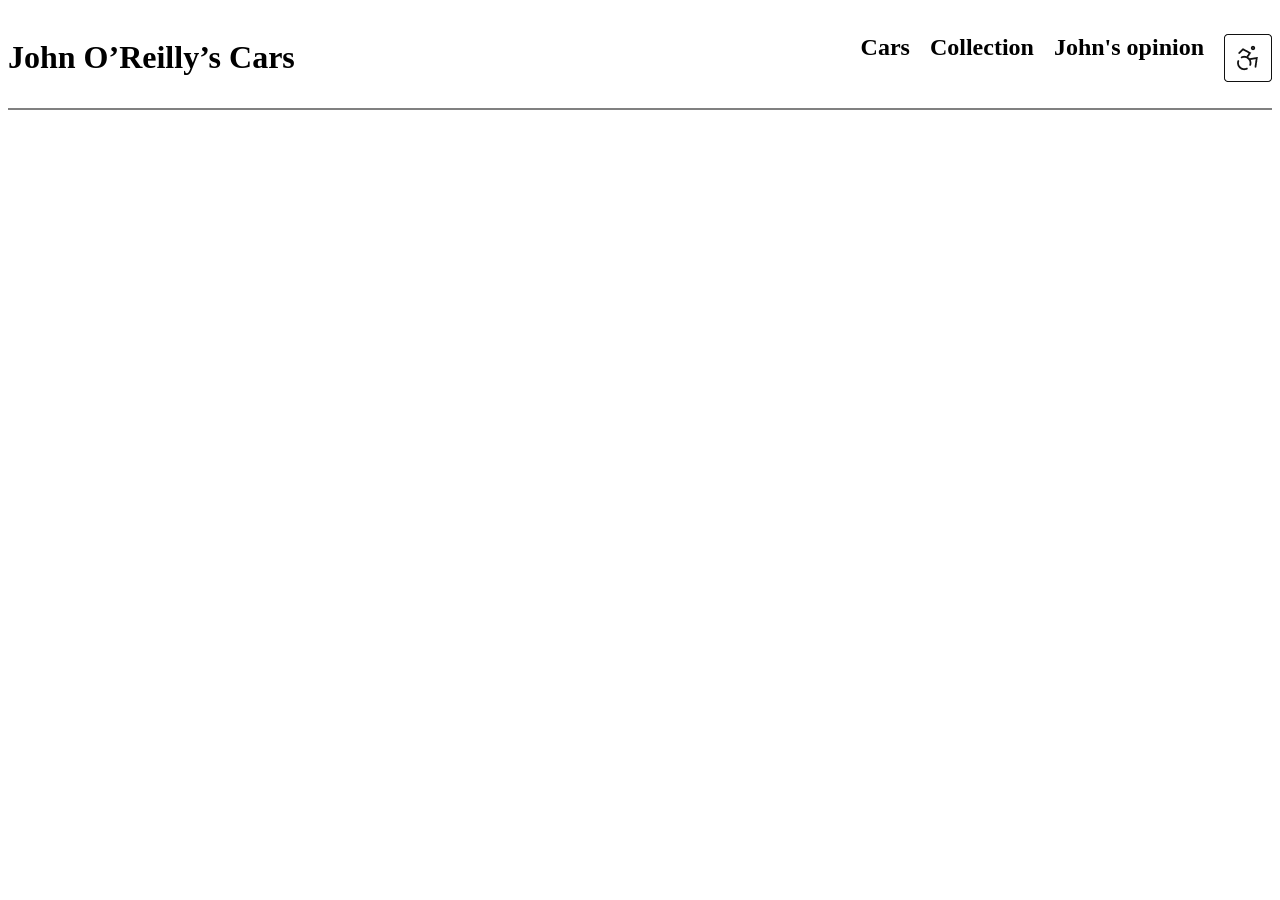
==== index.html @ a30c95b9 "Update1" ====
<!DOCTYPE html>
<html lang="en">
<head>
    <meta charset="UTF-8">
    <meta name="viewport" content="width=device-width, initial-scale=1.0">
    <title>John O’Reilly’s cars</title>
    <style>

        .header {
            display: flex;
            justify-content: space-between;
            align-items: center;
            padding: 10px 0;
            border-bottom: 2px solid grey; /* line under header */
        }

        /* container with buttons */
        .topButtons {
            display: flex;
            gap: 20px; /* space between buttons */
        }

        .topButtons h2 {
            margin: 0;
            cursor: pointer;
        }
        .disabilitiesButton {
            display: flex;
            align-items: center;
            margin-left: auto;
        }
    </style>
</head>
<body>

    <header class="header">
        <h1>John O’Reilly’s Cars</h1>
        
        <div class="topButtons">
            <h2>Cars</h2>
            <h2>Collection</h2>
            <h2>John's opinion</h2>
            <div class="disabilitiesButton">
                <img src="disabilitiesButton.png" alt="Button for people with disabilities">
            </div>
        </div>
    </header>

</body>
</html>
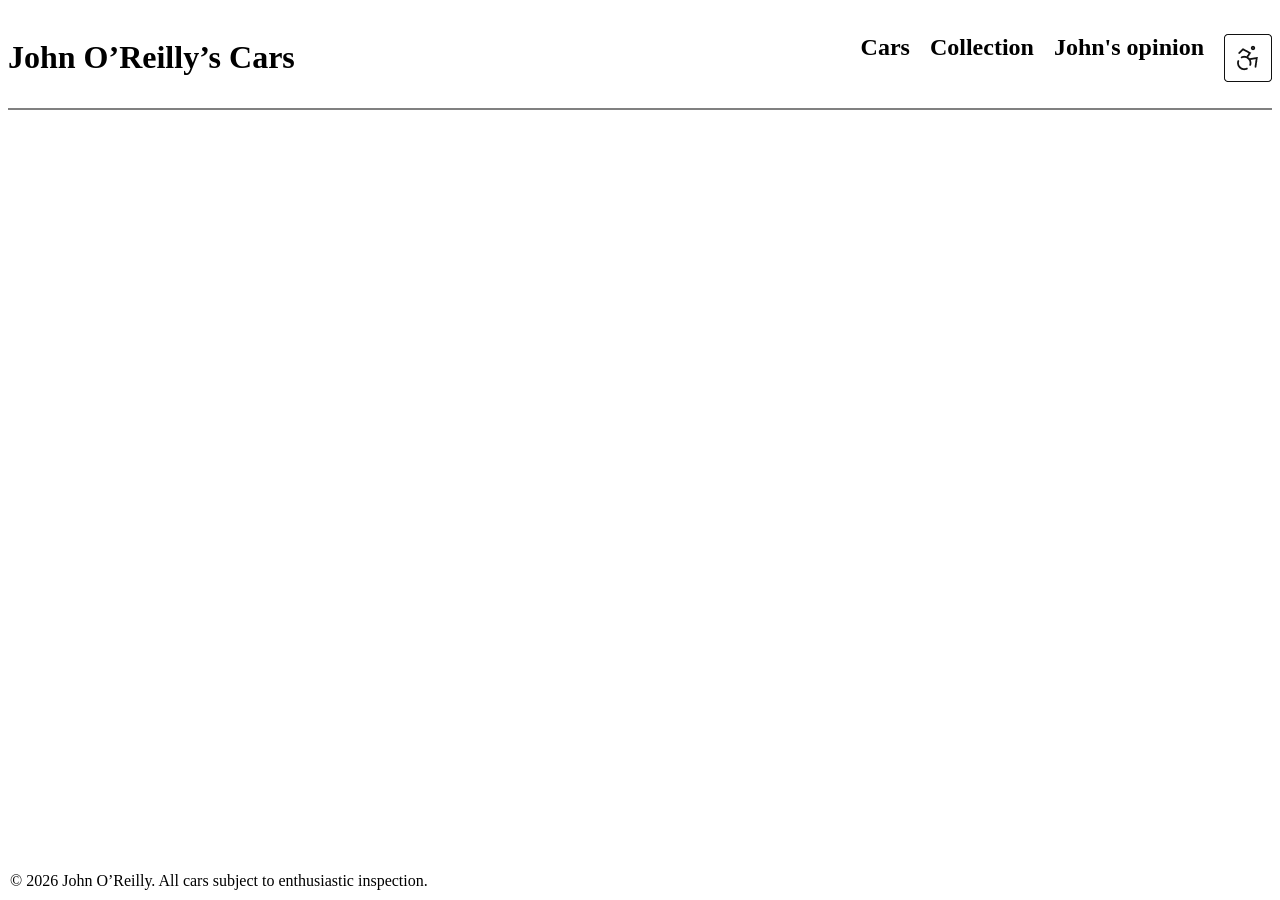
==== commit 28f46dda: "Update3" ====
--- a/index.html
+++ b/index.html
@@ -29,13 +29,17 @@
             align-items: center;
             margin-left: auto;
         }
+        a {
+            position: fixed;
+            bottom: 10px;
+            left: 10px;
+        }
     </style>
 </head>
 <body>
 
     <header class="header">
         <h1>John O’Reilly’s Cars</h1>
-        
         <div class="topButtons">
             <h2>Cars</h2>
             <h2>Collection</h2>
@@ -46,5 +50,7 @@
         </div>
     </header>
 
+    <a>© 2026 John O’Reilly. All cars subject to enthusiastic inspection.</a>
+
 </body>
 </html>
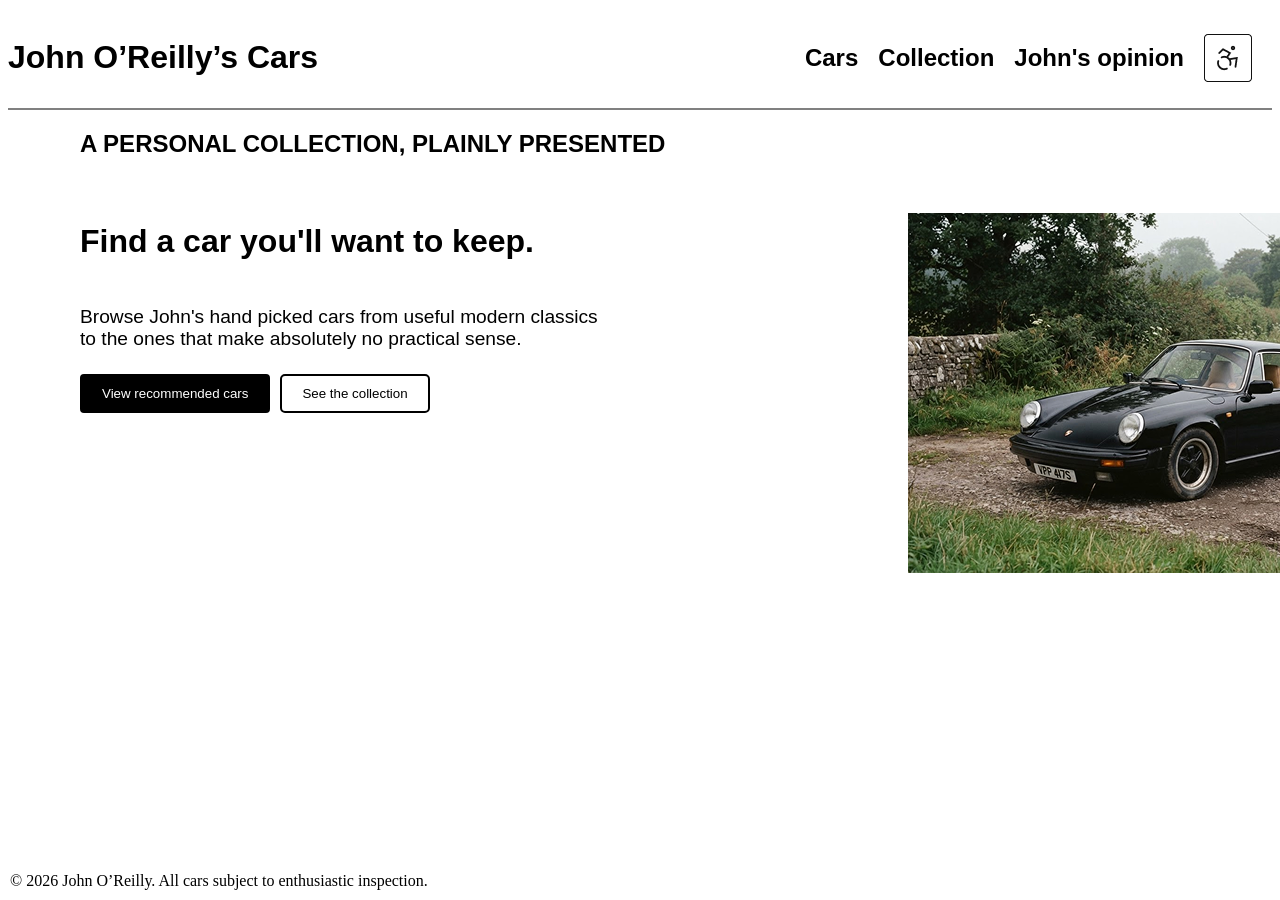
==== commit e8d5d538: "Update4" ====
--- a/index.html
+++ b/index.html
@@ -12,12 +12,18 @@
             align-items: center;
             padding: 10px 0;
             border-bottom: 2px solid grey; /* line under header */
+            font-family:'Trebuchet MS', 'Lucida Sans Unicode', 'Lucida Grande', 'Lucida Sans', Arial, sans-serif;
+
         }
 
         /* container with buttons */
         .topButtons {
+            align-items: center;
             display: flex;
             gap: 20px; /* space between buttons */
+        }
+        .topButtons img {
+            margin-right:20px
         }
 
         .topButtons h2 {
@@ -29,10 +35,54 @@
             align-items: center;
             margin-left: auto;
         }
-        a {
+        .Rights {
             position: fixed;
             bottom: 10px;
             left: 10px;
+        }
+        .mainPageBanner {
+            font-family:'Lucida Sans', 'Lucida Sans Regular', 'Lucida Grande', 'Lucida Sans Unicode', Geneva, Verdana, sans-serif;
+            display:grid;
+            margin-left:72px;
+            gap:24px;
+            
+        }
+        .mainPageBanner h1 {
+            font-size:500;
+        }
+        .mainPageBanner a {
+            font-size: larger;
+        }
+        .bannerButtons {
+            display: flex;
+            gap: 10px;
+            align-items: stretch;
+        }
+        .mainPageBanner button {
+            border-radius: 4px;
+            padding: 10px 20px;
+            background-color: black;
+            color: white;
+            border: 2px solid black;
+            cursor: pointer;
+            box-sizing: border-box;
+            display: inline-flex;
+            align-items: center;
+            justify-content: center;
+            
+        }
+        .mainPageBanner .secondaryBtn {
+            border-radius: 5px;
+            background-color: white;
+            color: black;
+            border: 2px solid black;
+        }
+        .PorscheImage img {
+            width: auto;
+            display: flex;
+            margin-left:900px;
+            margin-top: -200px;
+            
         }
     </style>
 </head>
@@ -50,7 +100,21 @@
         </div>
     </header>
 
+    <div class='Rights'>
     <a>© 2026 John O’Reilly. All cars subject to enthusiastic inspection.</a>
+    </div>
+    <div class='mainPageBanner'>
+        <h2>A PERSONAL COLLECTION, PLAINLY PRESENTED</h2>
+        <h1>Find a car you'll want to keep.</h1>
+        <a>Browse John's hand picked cars from useful modern classics<br>to the ones that make absolutely no practical sense.</a>
+        <div class="bannerButtons">
+            <button>View recommended cars</button>
+            <button class="secondaryBtn">See the collection</button>
+        </div>
+    </div>
+    <div class="PorscheImage">
+        <img src="Porsche.png">
+    </div>
 
 </body>
 </html>
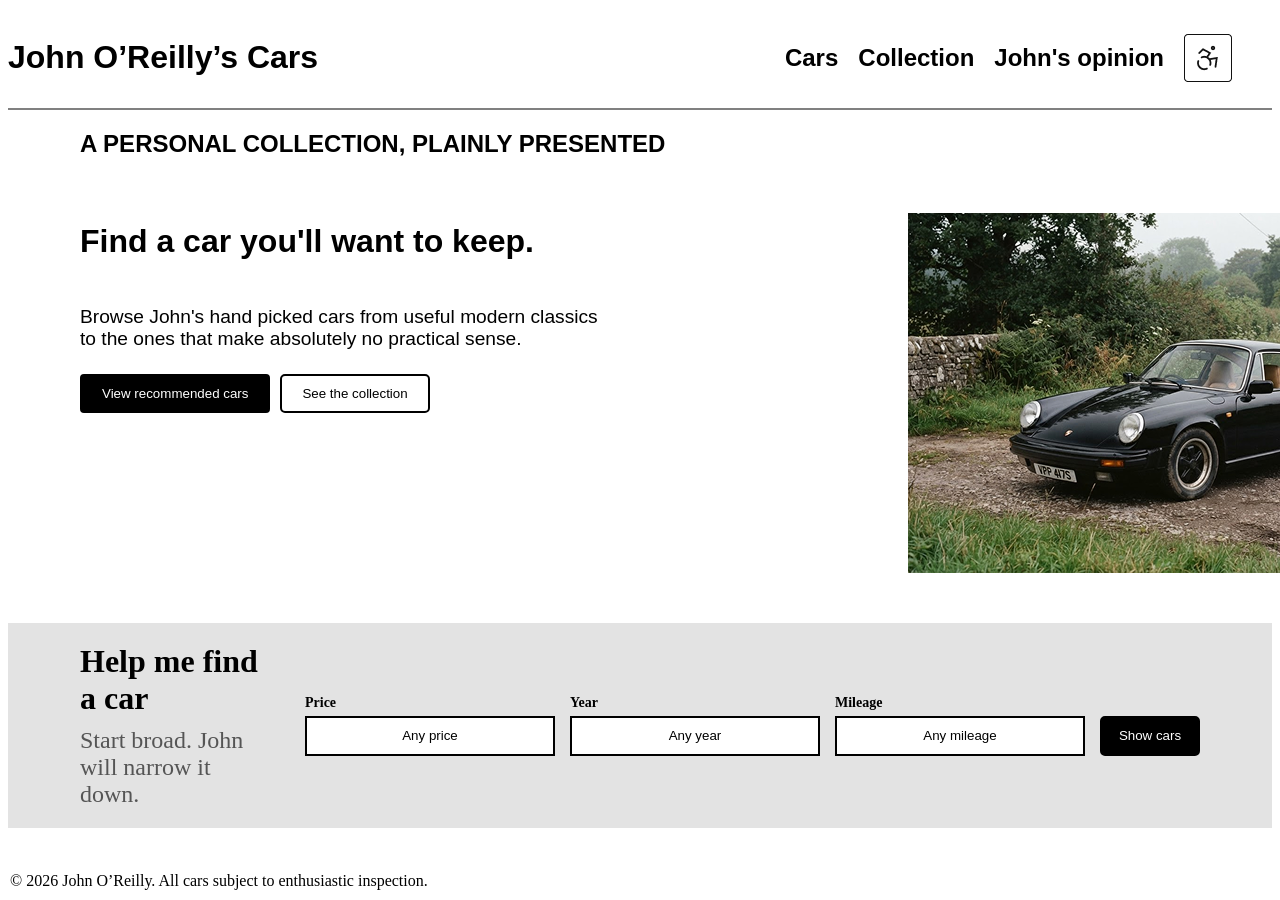
==== commit 333a70ee: "Update 5" ====
--- a/index.html
+++ b/index.html
@@ -4,88 +4,8 @@
     <meta charset="UTF-8">
     <meta name="viewport" content="width=device-width, initial-scale=1.0">
     <title>John O’Reilly’s cars</title>
-    <style>
-
-        .header {
-            display: flex;
-            justify-content: space-between;
-            align-items: center;
-            padding: 10px 0;
-            border-bottom: 2px solid grey; /* line under header */
-            font-family:'Trebuchet MS', 'Lucida Sans Unicode', 'Lucida Grande', 'Lucida Sans', Arial, sans-serif;
-
-        }
-
-        /* container with buttons */
-        .topButtons {
-            align-items: center;
-            display: flex;
-            gap: 20px; /* space between buttons */
-        }
-        .topButtons img {
-            margin-right:20px
-        }
-
-        .topButtons h2 {
-            margin: 0;
-            cursor: pointer;
-        }
-        .disabilitiesButton {
-            display: flex;
-            align-items: center;
-            margin-left: auto;
-        }
-        .Rights {
-            position: fixed;
-            bottom: 10px;
-            left: 10px;
-        }
-        .mainPageBanner {
-            font-family:'Lucida Sans', 'Lucida Sans Regular', 'Lucida Grande', 'Lucida Sans Unicode', Geneva, Verdana, sans-serif;
-            display:grid;
-            margin-left:72px;
-            gap:24px;
-            
-        }
-        .mainPageBanner h1 {
-            font-size:500;
-        }
-        .mainPageBanner a {
-            font-size: larger;
-        }
-        .bannerButtons {
-            display: flex;
-            gap: 10px;
-            align-items: stretch;
-        }
-        .mainPageBanner button {
-            border-radius: 4px;
-            padding: 10px 20px;
-            background-color: black;
-            color: white;
-            border: 2px solid black;
-            cursor: pointer;
-            box-sizing: border-box;
-            display: inline-flex;
-            align-items: center;
-            justify-content: center;
-            
-        }
-        .mainPageBanner .secondaryBtn {
-            border-radius: 5px;
-            background-color: white;
-            color: black;
-            border: 2px solid black;
-        }
-        .PorscheImage img {
-            width: auto;
-            display: flex;
-            margin-left:900px;
-            margin-top: -200px;
-            
-        }
-    </style>
-</head>
+    <link rel="stylesheet" href="style.css"
+</head> 
 <body>
 
     <header class="header">
@@ -101,8 +21,9 @@
     </header>
 
     <div class='Rights'>
-    <a>© 2026 John O’Reilly. All cars subject to enthusiastic inspection.</a>
+        <a>© 2026 John O’Reilly. All cars subject to enthusiastic inspection.</a>
     </div>
+
     <div class='mainPageBanner'>
         <h2>A PERSONAL COLLECTION, PLAINLY PRESENTED</h2>
         <h1>Find a car you'll want to keep.</h1>
@@ -112,9 +33,36 @@
             <button class="secondaryBtn">See the collection</button>
         </div>
     </div>
+
     <div class="PorscheImage">
         <img src="Porsche.png">
     </div>
 
+    <div class="search">
+        <div class="searchContent">
+            <div class="searchTitle">
+                <h1>Help me find a car</h1>
+                <h2>Start broad. John will narrow it down.</h2>
+            </div>
+            
+            <div class="filterButtons">
+                <div class="filterGroup">
+                    <a>Price</a>
+                    <button class="priceButton">Any price</button>
+                </div>
+                <div class="filterGroup">
+                    <a>Year</a>
+                    <button class="yearButton">Any year</button>
+                </div>
+                <div class="filterGroup">
+                    <a>Mileage</a>
+                    <button class="mileageButton">Any mileage</button>
+                </div>
+                
+                <button class="showCars">Show cars</button>
+            </div>
+        </div>
+    </div>
+
 </body>
 </html>
--- a/style.css
+++ b/style.css
@@ -0,0 +1,140 @@
+/* CSS Styles fyle*/
+        .header {
+            display: flex;
+            justify-content: space-between;
+            align-items: center;
+            padding: 10px 0;
+            border-bottom: 2px solid grey; /* line under header */
+            font-family:'Trebuchet MS', 'Lucida Sans Unicode', 'Lucida Grande', 'Lucida Sans', Arial, sans-serif;
+
+        }
+
+        /* container with buttons */
+        .topButtons {
+            margin-right: 20px;
+            align-items: center;
+            display: flex;
+            gap: 20px; /* space between buttons */
+        }
+        .topButtons img {
+            margin-right:20px
+        }
+
+        .topButtons h2 {
+            margin: 0;
+            cursor: pointer;
+        }
+        .disabilitiesButton {
+            display: flex;
+            align-items: center;
+            margin-left: auto;
+        }
+        .Rights {
+            position: fixed;
+            bottom: 10px;
+            left: 10px;
+        }
+        .mainPageBanner {
+            font-family:'Lucida Sans', 'Lucida Sans Regular', 'Lucida Grande', 'Lucida Sans Unicode', Geneva, Verdana, sans-serif;
+            display:grid;
+            margin-left:72px;
+            gap:24px;
+            
+        }
+        .mainPageBanner h1 {
+            font-size:500;
+        }
+        .mainPageBanner a {
+            font-size: larger;
+        }
+        .bannerButtons {
+            display: flex;
+            gap: 10px;
+            align-items: stretch;
+        }
+        .mainPageBanner button {
+            border-radius: 4px;
+            padding: 10px 20px;
+            background-color: black;
+            color: white;
+            border: 2px solid black;
+            cursor: pointer;
+            box-sizing: border-box;
+            display: inline-flex;
+            align-items: center;
+            justify-content: center;
+            
+        }
+        .mainPageBanner .secondaryBtn {
+            border-radius: 5px;
+            background-color: white;
+            color: black;
+            border: 2px solid black;
+        }
+        .PorscheImage img {
+            width: auto;
+            display: flex;
+            margin-left:900px;
+            margin-top: -200px;
+            
+        }
+        
+        .search {
+            margin-top:50px;
+            background-color: rgb(227, 227, 227);
+            padding: 20px 72px;
+        }
+
+        .searchContent {
+            display: flex;
+            align-items: center;
+            justify-content: space-between;
+            gap: 40px;
+        }
+
+        .searchTitle h1 {
+            margin: 0 0 10px 0;
+        }
+
+        .searchTitle h2 {
+            margin: 0;
+            font-weight: normal;
+            color: #555;
+        }
+
+        .filterButtons {
+            display: flex;
+            align-items: flex-end;
+            gap: 15px;
+        }
+
+        .filterGroup {
+            display: flex;
+            flex-direction: column;
+            gap: 5px;
+        }
+
+        .filterGroup a {
+            font-size: 14px;
+            font-weight: bold;
+        }
+
+        .filterButtons button {
+            width: 250px;
+            height: 40px;
+            padding: 0 15px;
+            border-radius: 0px;
+            background-color: white;
+            color: black;
+            border: 2px solid black;
+            cursor: pointer;
+        }
+
+        .filterButtons .showCars {
+            max-width: 100px;
+            border-radius: 5px;
+            background-color: black;
+            color: white;
+            border: 2px solid black;
+            height: 40px;
+        }
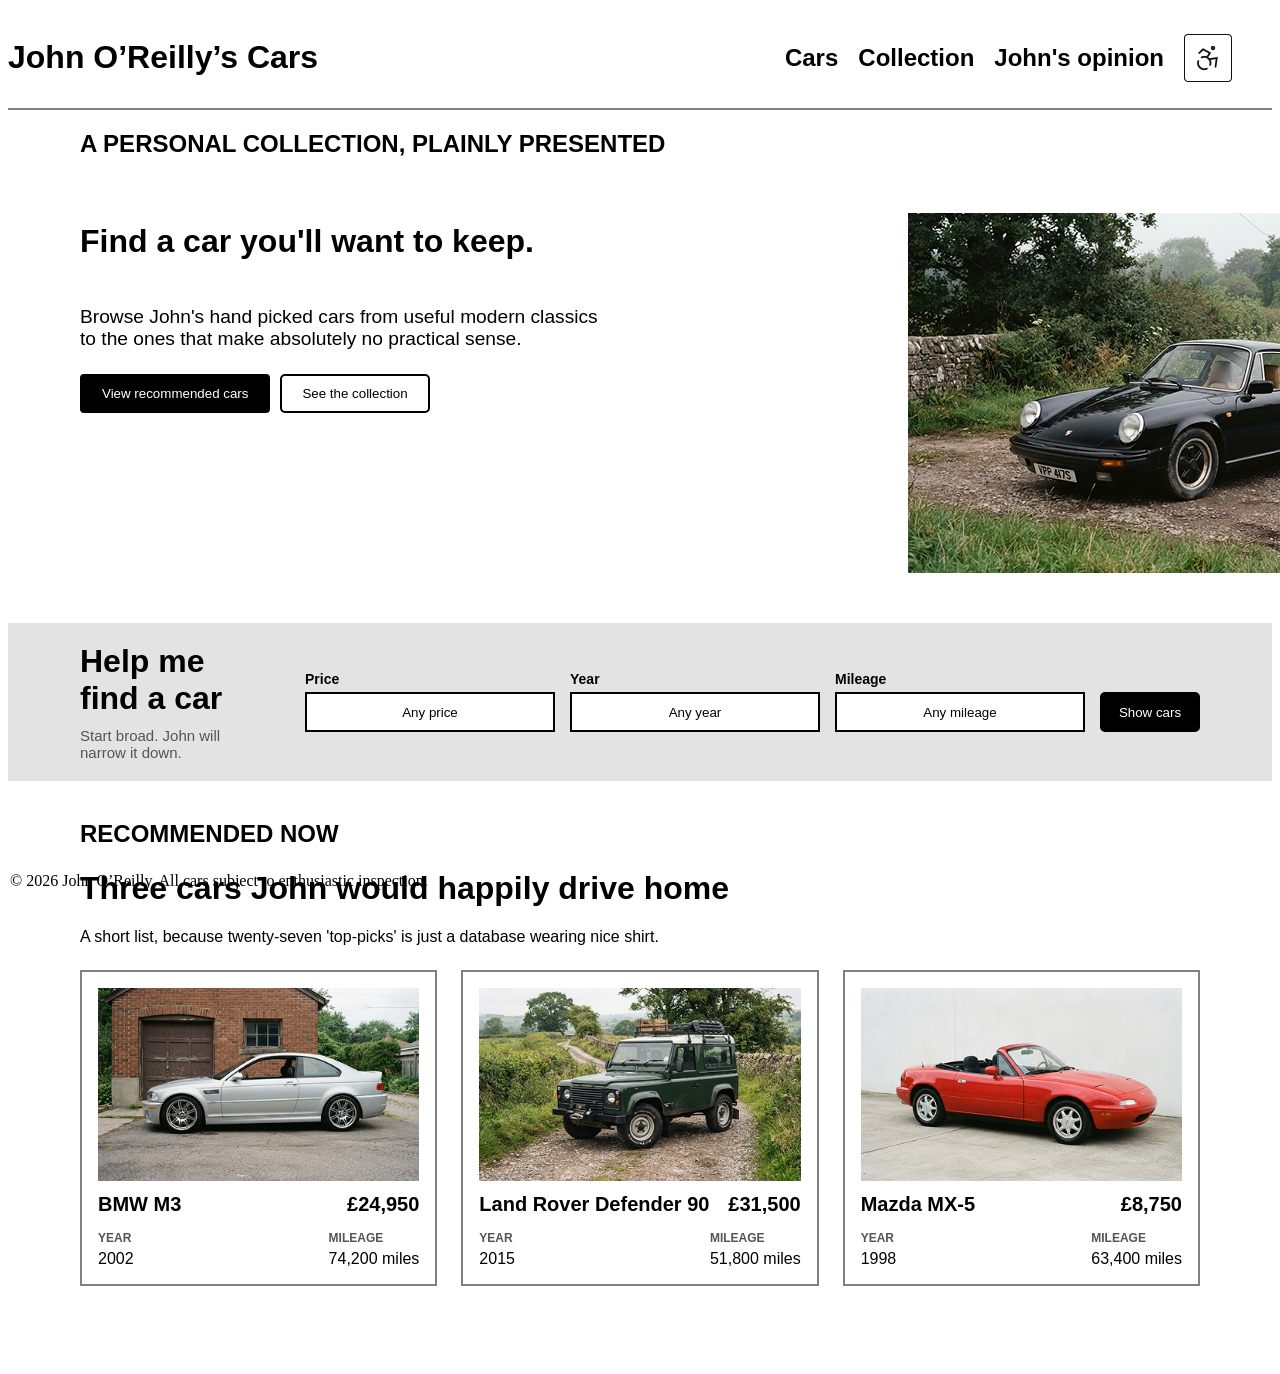
==== commit ec34cb3a: "Update 6" ====
--- a/index.html
+++ b/index.html
@@ -4,8 +4,8 @@
     <meta charset="UTF-8">
     <meta name="viewport" content="width=device-width, initial-scale=1.0">
     <title>John O’Reilly’s cars</title>
-    <link rel="stylesheet" href="style.css"
-</head> 
+    <link rel="stylesheet" href="style.css">
+</head>
 <body>
 
     <header class="header">
@@ -20,11 +20,11 @@
         </div>
     </header>
 
-    <div class='Rights'>
+    <div class="Rights">
         <a>© 2026 John O’Reilly. All cars subject to enthusiastic inspection.</a>
     </div>
 
-    <div class='mainPageBanner'>
+    <div class="mainPageBanner">
         <h2>A PERSONAL COLLECTION, PLAINLY PRESENTED</h2>
         <h1>Find a car you'll want to keep.</h1>
         <a>Browse John's hand picked cars from useful modern classics<br>to the ones that make absolutely no practical sense.</a>
@@ -35,7 +35,7 @@
     </div>
 
     <div class="PorscheImage">
-        <img src="Porsche.png">
+        <img src="Porsche.png" alt="Porsche">
     </div>
 
     <div class="search">
@@ -44,7 +44,7 @@
                 <h1>Help me find a car</h1>
                 <h2>Start broad. John will narrow it down.</h2>
             </div>
-            
+
             <div class="filterButtons">
                 <div class="filterGroup">
                     <a>Price</a>
@@ -58,11 +58,75 @@
                     <a>Mileage</a>
                     <button class="mileageButton">Any mileage</button>
                 </div>
-                
+
                 <button class="showCars">Show cars</button>
             </div>
         </div>
     </div>
 
+    <div class="recommendedCars">
+        <h2>RECOMMENDED NOW</h2>
+        <h1>Three cars John would happily drive home</h1>
+        <a>A short list, because twenty-seven 'top-picks' is just a database wearing nice shirt.</a>
+
+        <div class="carsBanners">
+
+            <div class="carCard">
+                <img src="bmwM3.png" alt="BMW M3">
+                <div class="cardTitle">
+                    <h1>BMW M3</h1>
+                    <h1>£24,950</h1>
+                </div>
+                <div class="cardDetails">
+                    <div>
+                        <a>YEAR</a>
+                        <h2>2002</h2>
+                    </div>
+                    <div>
+                        <a>MILEAGE</a>
+                        <h2>74,200 miles</h2>
+                    </div>
+                </div>
+            </div>
+
+            <div class="carCard">
+                <img src="LandRover.png" alt="Land Rover Defender 90">
+                <div class="cardTitle">
+                    <h1>Land Rover Defender 90</h1>
+                    <h1>£31,500</h1>
+                </div>
+                <div class="cardDetails">
+                    <div>
+                        <a>YEAR</a>
+                        <h2>2015</h2>
+                    </div>
+                    <div>
+                        <a>MILEAGE</a>
+                        <h2>51,800 miles</h2>
+                    </div>
+                </div>
+            </div>
+
+            <div class="carCard">
+                <img src="mazdaMX5.png" alt="Mazda MX-5">
+                <div class="cardTitle">
+                    <h1>Mazda MX-5</h1>
+                    <h1>£8,750</h1>
+                </div>
+                <div class="cardDetails">
+                    <div>
+                        <a>YEAR</a>
+                        <h2>1998</h2>
+                    </div>
+                    <div>
+                        <a>MILEAGE</a>
+                        <h2>63,400 miles</h2>
+                    </div>
+                </div>
+            </div>
+
+        </div>
+    </div>
+
 </body>
 </html>
--- a/style.css
+++ b/style.css
@@ -1,140 +1,216 @@
-/* CSS Styles fyle*/
-        .header {
-            display: flex;
-            justify-content: space-between;
-            align-items: center;
-            padding: 10px 0;
-            border-bottom: 2px solid grey; /* line under header */
-            font-family:'Trebuchet MS', 'Lucida Sans Unicode', 'Lucida Grande', 'Lucida Sans', Arial, sans-serif;
-
-        }
-
-        /* container with buttons */
-        .topButtons {
-            margin-right: 20px;
-            align-items: center;
-            display: flex;
-            gap: 20px; /* space between buttons */
-        }
-        .topButtons img {
-            margin-right:20px
-        }
-
-        .topButtons h2 {
-            margin: 0;
-            cursor: pointer;
-        }
-        .disabilitiesButton {
-            display: flex;
-            align-items: center;
-            margin-left: auto;
-        }
-        .Rights {
-            position: fixed;
-            bottom: 10px;
-            left: 10px;
-        }
-        .mainPageBanner {
-            font-family:'Lucida Sans', 'Lucida Sans Regular', 'Lucida Grande', 'Lucida Sans Unicode', Geneva, Verdana, sans-serif;
-            display:grid;
-            margin-left:72px;
-            gap:24px;
-            
-        }
-        .mainPageBanner h1 {
-            font-size:500;
-        }
-        .mainPageBanner a {
-            font-size: larger;
-        }
-        .bannerButtons {
-            display: flex;
-            gap: 10px;
-            align-items: stretch;
-        }
-        .mainPageBanner button {
-            border-radius: 4px;
-            padding: 10px 20px;
-            background-color: black;
-            color: white;
-            border: 2px solid black;
-            cursor: pointer;
-            box-sizing: border-box;
-            display: inline-flex;
-            align-items: center;
-            justify-content: center;
-            
-        }
-        .mainPageBanner .secondaryBtn {
-            border-radius: 5px;
-            background-color: white;
-            color: black;
-            border: 2px solid black;
-        }
-        .PorscheImage img {
-            width: auto;
-            display: flex;
-            margin-left:900px;
-            margin-top: -200px;
-            
-        }
-        
-        .search {
-            margin-top:50px;
-            background-color: rgb(227, 227, 227);
-            padding: 20px 72px;
-        }
-
-        .searchContent {
-            display: flex;
-            align-items: center;
-            justify-content: space-between;
-            gap: 40px;
-        }
-
-        .searchTitle h1 {
-            margin: 0 0 10px 0;
-        }
-
-        .searchTitle h2 {
-            margin: 0;
-            font-weight: normal;
-            color: #555;
-        }
-
-        .filterButtons {
-            display: flex;
-            align-items: flex-end;
-            gap: 15px;
-        }
-
-        .filterGroup {
-            display: flex;
-            flex-direction: column;
-            gap: 5px;
-        }
-
-        .filterGroup a {
-            font-size: 14px;
-            font-weight: bold;
-        }
-
-        .filterButtons button {
-            width: 250px;
-            height: 40px;
-            padding: 0 15px;
-            border-radius: 0px;
-            background-color: white;
-            color: black;
-            border: 2px solid black;
-            cursor: pointer;
-        }
-
-        .filterButtons .showCars {
-            max-width: 100px;
-            border-radius: 5px;
-            background-color: black;
-            color: white;
-            border: 2px solid black;
-            height: 40px;
-        }+/* CSS Styles file */
+
+body {
+    padding-bottom: 60px; /* keeps content clear of the fixed footer text */
+}
+
+.header {
+    display: flex;
+    justify-content: space-between;
+    align-items: center;
+    padding: 10px 0;
+    border-bottom: 2px solid grey; /* line under header */
+    font-family: 'Trebuchet MS', 'Lucida Sans Unicode', 'Lucida Grande', 'Lucida Sans', Arial, sans-serif;
+}
+
+/* container with buttons */
+.topButtons {
+    margin-right: 20px;
+    align-items: center;
+    display: flex;
+    gap: 20px; /* space between buttons */
+}
+
+.topButtons img {
+    margin-right: 20px;
+}
+
+.topButtons h2 {
+    margin: 0;
+    cursor: pointer;
+}
+
+.disabilitiesButton {
+    display: flex;
+    align-items: center;
+    margin-left: auto;
+}
+
+.Rights {
+    position: fixed;
+    bottom: 10px;
+    left: 10px;
+}
+
+.mainPageBanner {
+    font-family: 'Lucida Sans', 'Lucida Sans Regular', 'Lucida Grande', 'Lucida Sans Unicode', Geneva, Verdana, sans-serif;
+    display: grid;
+    margin-left: 72px;
+    gap: 24px;
+}
+
+.mainPageBanner a {
+    font-size: larger;
+}
+
+.bannerButtons {
+    display: flex;
+    gap: 10px;
+    align-items: stretch;
+}
+
+.mainPageBanner button {
+    border-radius: 4px;
+    padding: 10px 20px;
+    background-color: black;
+    color: white;
+    border: 2px solid black;
+    cursor: pointer;
+    box-sizing: border-box;
+    display: inline-flex;
+    align-items: center;
+    justify-content: center;
+}
+
+.mainPageBanner .secondaryBtn {
+    border-radius: 5px;
+    background-color: white;
+    color: black;
+    border: 2px solid black;
+}
+
+.PorscheImage img {
+    width: auto;
+    display: flex;
+    margin-left: 900px;
+    margin-top: -200px;
+}
+
+/* ---------- Search section ---------- */
+
+.search {
+    margin-top: 50px;
+    background-color: rgb(227, 227, 227);
+    padding: 20px 72px;
+}
+
+.searchContent {
+    display: flex;
+    align-items: center;
+    justify-content: space-between;
+    gap: 40px;
+}
+
+.searchTitle h1 {
+    font-family: 'Trebuchet MS', 'Lucida Sans Unicode', 'Lucida Grande', 'Lucida Sans', Arial, sans-serif;
+    margin: 0 0 10px 0;
+}
+
+.searchTitle h2 {
+    font-family: 'Lucida Sans', 'Lucida Sans Regular', 'Lucida Grande', 'Lucida Sans Unicode', Geneva, Verdana, sans-serif;
+    font-size: 15px;
+    margin: 0;
+    font-weight: normal;
+    color: #555;
+}
+
+.filterButtons {
+    font-family: 'Trebuchet MS', 'Lucida Sans Unicode', 'Lucida Grande', 'Lucida Sans', Arial, sans-serif;
+    display: flex;
+    align-items: flex-end;
+    gap: 15px;
+}
+
+.filterGroup {
+    display: flex;
+    flex-direction: column;
+    gap: 5px;
+}
+
+.filterGroup a {
+    font-size: 14px;
+    font-weight: bold;
+}
+
+.filterButtons button {
+    font-family: inherit;
+    width: 250px;
+    height: 40px;
+    padding: 0 15px;
+    border-radius: 0;
+    background-color: white;
+    color: black;
+    border: 2px solid black;
+    cursor: pointer;
+}
+
+.filterButtons .showCars {
+    max-width: 100px;
+    border-radius: 5px;
+    background-color: black;
+    color: white;
+    border: 2px solid black;
+    height: 40px;
+}
+
+/* ---------- Recommended cars ---------- */
+
+.recommendedCars {
+    font-family: 'Trebuchet MS', 'Lucida Sans Unicode', 'Lucida Grande', 'Lucida Sans', Arial, sans-serif;
+    padding: 20px 72px;
+}
+
+/* the row that holds the three cards */
+.recommendedCars .carsBanners {
+    display: flex;
+    flex-direction: row;
+    flex-wrap: wrap;      /* cards drop to a new line on small screens */
+    gap: 24px;
+    margin-top: 24px;
+}
+
+/* each card */
+.recommendedCars .carCard {
+    flex: 1;
+    min-width: 280px;
+    border: 2px solid grey;
+    box-sizing: border-box;
+    padding: 16px;
+}
+
+.recommendedCars .carCard img {
+    display: block;
+    width: 100%;
+}
+
+/* car name on the left, price on the right */
+.recommendedCars .cardTitle {
+    display: flex;
+    justify-content: space-between;
+    align-items: baseline;
+    gap: 12px;
+}
+
+.recommendedCars .cardTitle h1 {
+    font-size: 20px;
+    margin: 12px 0;
+}
+
+/* year on the left, mileage on the right */
+.recommendedCars .cardDetails {
+    display: flex;
+    justify-content: space-between;
+    gap: 12px;
+}
+
+.recommendedCars .cardDetails a {
+    font-size: 12px;
+    font-weight: bold;
+    color: #555;
+}
+
+.recommendedCars .cardDetails h2 {
+    font-size: 16px;
+    font-weight: normal;
+    margin: 4px 0 0 0;
+}
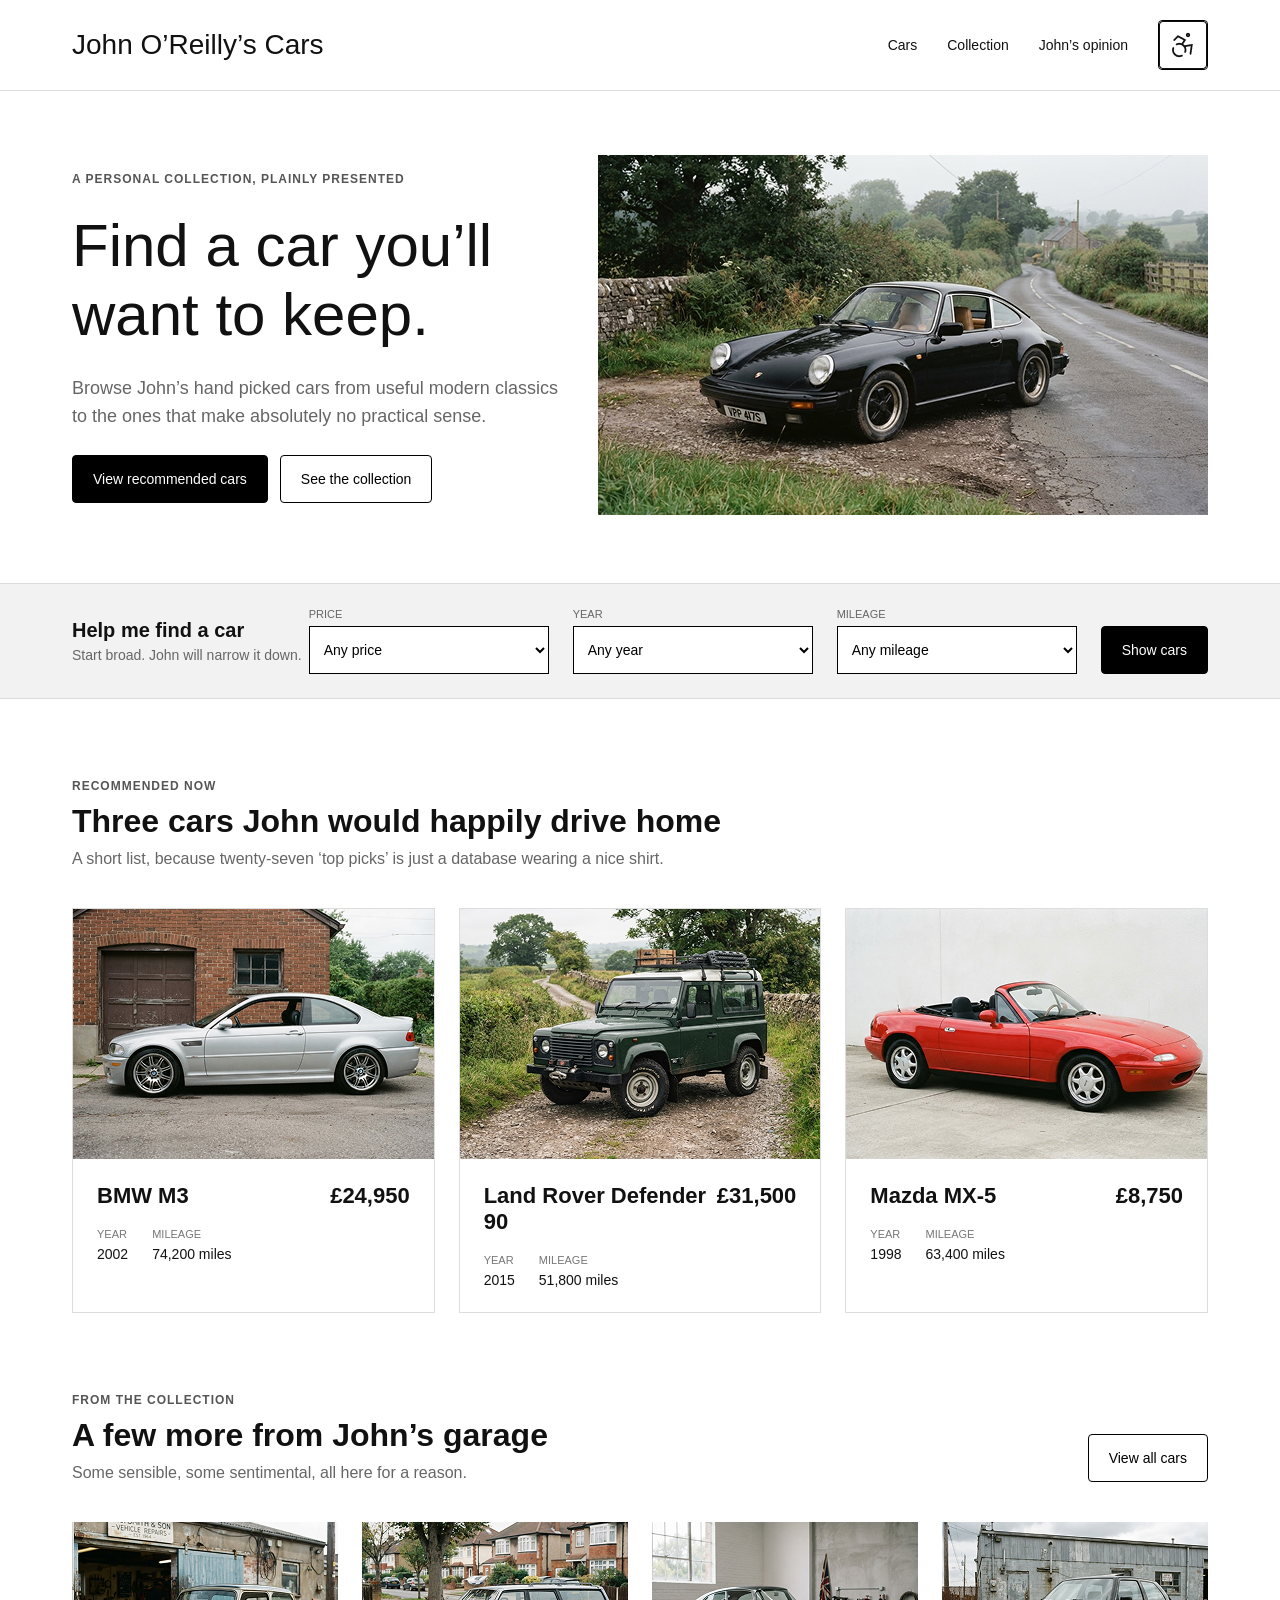
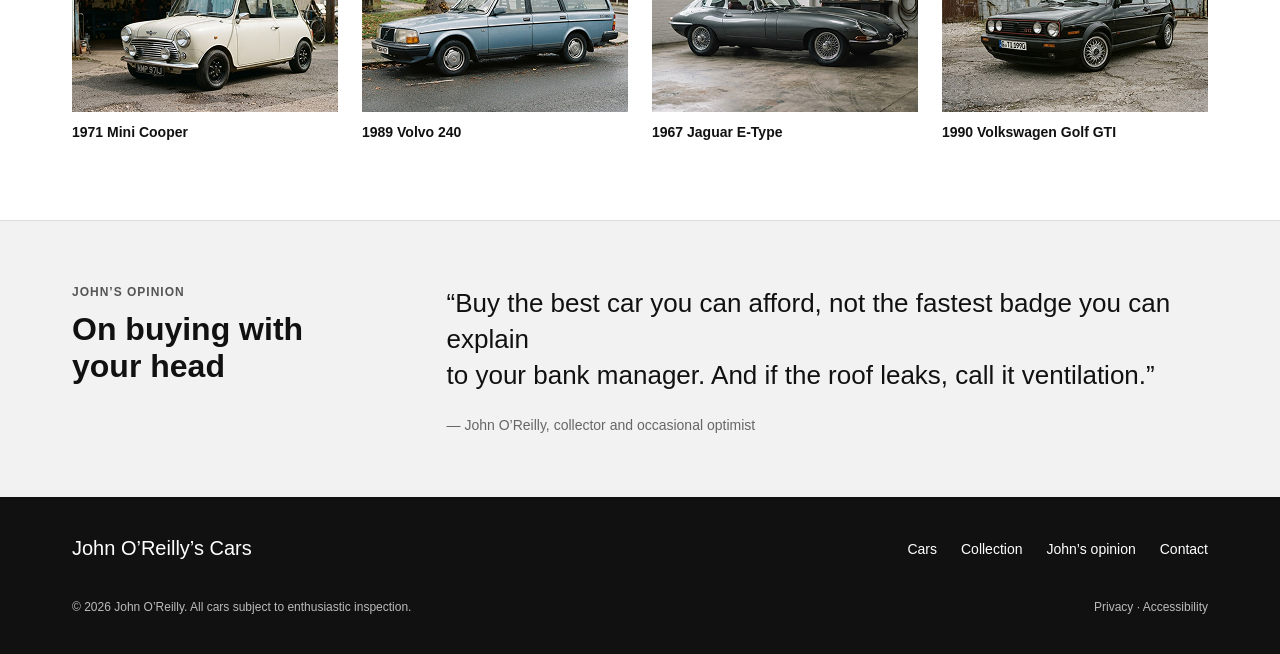
==== commit d17973e9: "Update 7" ====
--- a/index.html
+++ b/index.html
@@ -3,128 +3,203 @@
 <head>
     <meta charset="UTF-8">
     <meta name="viewport" content="width=device-width, initial-scale=1.0">
-    <title>John O’Reilly’s cars</title>
+    <title>John O’Reilly’s Cars</title>
     <link rel="stylesheet" href="style.css">
 </head>
 <body>
 
-    <header class="header">
+    <div class="header">
         <h1>John O’Reilly’s Cars</h1>
         <div class="topButtons">
-            <h2>Cars</h2>
-            <h2>Collection</h2>
-            <h2>John's opinion</h2>
-            <div class="disabilitiesButton">
-                <img src="disabilitiesButton.png" alt="Button for people with disabilities">
-            </div>
-        </div>
-    </header>
-
-    <div class="Rights">
-        <a>© 2026 John O’Reilly. All cars subject to enthusiastic inspection.</a>
-    </div>
-
-    <div class="mainPageBanner">
-        <h2>A PERSONAL COLLECTION, PLAINLY PRESENTED</h2>
-        <h1>Find a car you'll want to keep.</h1>
-        <a>Browse John's hand picked cars from useful modern classics<br>to the ones that make absolutely no practical sense.</a>
-        <div class="bannerButtons">
-            <button>View recommended cars</button>
-            <button class="secondaryBtn">See the collection</button>
-        </div>
-    </div>
-
-    <div class="PorscheImage">
-        <img src="Porsche.png" alt="Porsche">
+            <a href="#recommended">Cars</a>
+            <a href="#collection">Collection</a>
+            <a href="#opinion">John’s opinion</a>
+            <img src="disabilitiesButton.png" alt="Button for people with disabilities">
+        </div>
+    </div>
+
+    <div class="hero">
+        <div class="mainPageBanner">
+            <h4>A PERSONAL COLLECTION, PLAINLY PRESENTED</h4>
+            <h1>Find a car you’ll want to keep.</h1>
+            <p>Browse John’s hand picked cars from useful modern classics<br>to the ones that make absolutely no practical sense.</p>
+            <div class="bannerButtons">
+                <button class="blackBtn">View recommended cars</button>
+                <button class="whiteBtn">See the collection</button>
+            </div>
+        </div>
+        <div class="PorscheImage">
+            <img src="Porsche.png" alt="Porsche">
+        </div>
     </div>
 
     <div class="search">
-        <div class="searchContent">
-            <div class="searchTitle">
-                <h1>Help me find a car</h1>
-                <h2>Start broad. John will narrow it down.</h2>
-            </div>
-
-            <div class="filterButtons">
-                <div class="filterGroup">
-                    <a>Price</a>
-                    <button class="priceButton">Any price</button>
-                </div>
-                <div class="filterGroup">
-                    <a>Year</a>
-                    <button class="yearButton">Any year</button>
-                </div>
-                <div class="filterGroup">
-                    <a>Mileage</a>
-                    <button class="mileageButton">Any mileage</button>
-                </div>
-
-                <button class="showCars">Show cars</button>
-            </div>
-        </div>
-    </div>
-
-    <div class="recommendedCars">
-        <h2>RECOMMENDED NOW</h2>
-        <h1>Three cars John would happily drive home</h1>
-        <a>A short list, because twenty-seven 'top-picks' is just a database wearing nice shirt.</a>
+        <div class="searchTitle">
+            <h2>Help me find a car</h2>
+            <p>Start broad. John will narrow it down.</p>
+        </div>
+
+        <div class="filterButtons">
+            <div class="filterGroup">
+                <label>PRICE</label>
+                <select>
+                    <option>Any price</option>
+                    <option>Under £10,000</option>
+                    <option>£10,000 - £25,000</option>
+                    <option>Over £25,000</option>
+                </select>
+            </div>
+            <div class="filterGroup">
+                <label>YEAR</label>
+                <select>
+                    <option>Any year</option>
+                    <option>Before 1980</option>
+                    <option>1980 - 1999</option>
+                    <option>2000 onwards</option>
+                </select>
+            </div>
+            <div class="filterGroup">
+                <label>MILEAGE</label>
+                <select>
+                    <option>Any mileage</option>
+                    <option>Under 30,000 miles</option>
+                    <option>30,000 - 60,000 miles</option>
+                    <option>Over 60,000 miles</option>
+                </select>
+            </div>
+            <button class="blackBtn">Show cars</button>
+        </div>
+    </div>
+
+    <div class="recommendedCars" id="recommended">
+        <h4>RECOMMENDED NOW</h4>
+        <h2>Three cars John would happily drive home</h2>
+        <p>A short list, because twenty-seven ‘top picks’ is just a database wearing a nice shirt.</p>
 
         <div class="carsBanners">
 
             <div class="carCard">
                 <img src="bmwM3.png" alt="BMW M3">
-                <div class="cardTitle">
-                    <h1>BMW M3</h1>
-                    <h1>£24,950</h1>
-                </div>
-                <div class="cardDetails">
-                    <div>
-                        <a>YEAR</a>
-                        <h2>2002</h2>
-                    </div>
-                    <div>
-                        <a>MILEAGE</a>
-                        <h2>74,200 miles</h2>
+                <div class="cardInfo">
+                    <div class="cardTitle">
+                        <h3>BMW M3</h3>
+                        <h3>£24,950</h3>
+                    </div>
+                    <div class="cardDetails">
+                        <div>
+                            <small>YEAR</small>
+                            <p>2002</p>
+                        </div>
+                        <div>
+                            <small>MILEAGE</small>
+                            <p>74,200 miles</p>
+                        </div>
                     </div>
                 </div>
             </div>
 
             <div class="carCard">
                 <img src="LandRover.png" alt="Land Rover Defender 90">
-                <div class="cardTitle">
-                    <h1>Land Rover Defender 90</h1>
-                    <h1>£31,500</h1>
-                </div>
-                <div class="cardDetails">
-                    <div>
-                        <a>YEAR</a>
-                        <h2>2015</h2>
-                    </div>
-                    <div>
-                        <a>MILEAGE</a>
-                        <h2>51,800 miles</h2>
+                <div class="cardInfo">
+                    <div class="cardTitle">
+                        <h3>Land Rover Defender 90</h3>
+                        <h3>£31,500</h3>
+                    </div>
+                    <div class="cardDetails">
+                        <div>
+                            <small>YEAR</small>
+                            <p>2015</p>
+                        </div>
+                        <div>
+                            <small>MILEAGE</small>
+                            <p>51,800 miles</p>
+                        </div>
                     </div>
                 </div>
             </div>
 
             <div class="carCard">
                 <img src="mazdaMX5.png" alt="Mazda MX-5">
-                <div class="cardTitle">
-                    <h1>Mazda MX-5</h1>
-                    <h1>£8,750</h1>
+                <div class="cardInfo">
+                    <div class="cardTitle">
+                        <h3>Mazda MX-5</h3>
+                        <h3>£8,750</h3>
+                    </div>
+                    <div class="cardDetails">
+                        <div>
+                            <small>YEAR</small>
+                            <p>1998</p>
+                        </div>
+                        <div>
+                            <small>MILEAGE</small>
+                            <p>63,400 miles</p>
+                        </div>
+                    </div>
                 </div>
-                <div class="cardDetails">
-                    <div>
-                        <a>YEAR</a>
-                        <h2>1998</h2>
-                    </div>
-                    <div>
-                        <a>MILEAGE</a>
-                        <h2>63,400 miles</h2>
-                    </div>
-                </div>
-            </div>
-
+            </div>
+
+        </div>
+    </div>
+
+    <div class="fromTheCollection" id="collection">
+        <div class="collectionTop">
+            <div>
+                <h4>FROM THE COLLECTION</h4>
+                <h2>A few more from John’s garage</h2>
+                <p>Some sensible, some sentimental, all here for a reason.</p>
+            </div>
+            <button class="whiteBtn">View all cars</button>
+        </div>
+
+        <div class="carsBanners">
+
+            <div class="smallCard">
+                <img src="miniCooper.png" alt="1971 Mini Cooper">
+                <h4>1971 Mini Cooper</h4>
+            </div>
+
+            <div class="smallCard">
+                <img src="Volvo.png" alt="1989 Volvo 240">
+                <h4>1989 Volvo 240</h4>
+            </div>
+
+            <div class="smallCard">
+                <img src="Jaguar.png" alt="1967 Jaguar E-Type">
+                <h4>1967 Jaguar E-Type</h4>
+            </div>
+
+            <div class="smallCard">
+                <img src="VolkswagenGolf.png" alt="1990 Volkswagen Golf GTI">
+                <h4>1990 Volkswagen Golf GTI</h4>
+            </div>
+
+        </div>
+    </div>
+
+    <div class="Opinion" id="opinion">
+        <div class="leftSide">
+            <h4>JOHN’S OPINION</h4>
+            <h2>On buying with your head</h2>
+        </div>
+        <div class="rightSide">
+            <p class="quote">“Buy the best car you can afford, not the fastest badge you can explain<br>to your bank manager. And if the roof leaks, call it ventilation.”</p>
+            <p class="author">— John O’Reilly, collector and occasional optimist</p>
+        </div>
+    </div>
+
+    <div class="footer">
+        <div class="footerTop">
+            <h3>John O’Reilly’s Cars</h3>
+            <div class="footerLinks">
+                <a href="#recommended">Cars</a>
+                <a href="#collection">Collection</a>
+                <a href="#opinion">John’s opinion</a>
+                <a href="#">Contact</a>
+            </div>
+        </div>
+        <div class="footerBottom">
+            <p>© 2026 John O’Reilly. All cars subject to enthusiastic inspection.</p>
+            <p>Privacy · Accessibility</p>
         </div>
     </div>
 
--- a/style.css
+++ b/style.css
@@ -1,216 +1,308 @@
-/* CSS Styles file */
-
 body {
-    padding-bottom: 60px; /* keeps content clear of the fixed footer text */
-}
-
-.header {
-    display: flex;
-    justify-content: space-between;
-    align-items: center;
-    padding: 10px 0;
-    border-bottom: 2px solid grey; /* line under header */
-    font-family: 'Trebuchet MS', 'Lucida Sans Unicode', 'Lucida Grande', 'Lucida Sans', Arial, sans-serif;
-}
-
-/* container with buttons */
-.topButtons {
-    margin-right: 20px;
-    align-items: center;
-    display: flex;
-    gap: 20px; /* space between buttons */
-}
-
-.topButtons img {
-    margin-right: 20px;
-}
-
-.topButtons h2 {
     margin: 0;
+    font-family: Arial, sans-serif;
+    color: #111;
+}
+
+a {
+    color: #111;
+    text-decoration: none;
+}
+
+h1, h2, h3, h4, p {
+    margin: 0;
+}
+
+h4 {
+    font-size: 12px;
+    color: #555;
+    letter-spacing: 1px;
+}
+
+button {
+    height: 48px;
+    padding: 0 20px;
+    border: 1px solid black;
+    border-radius: 4px;
+    font-size: 14px;
     cursor: pointer;
 }
 
-.disabilitiesButton {
-    display: flex;
-    align-items: center;
-    margin-left: auto;
-}
-
-.Rights {
-    position: fixed;
-    bottom: 10px;
-    left: 10px;
-}
-
-.mainPageBanner {
-    font-family: 'Lucida Sans', 'Lucida Sans Regular', 'Lucida Grande', 'Lucida Sans Unicode', Geneva, Verdana, sans-serif;
-    display: grid;
-    margin-left: 72px;
-    gap: 24px;
-}
-
-.mainPageBanner a {
-    font-size: larger;
-}
-
-.bannerButtons {
-    display: flex;
-    gap: 10px;
-    align-items: stretch;
-}
-
-.mainPageBanner button {
-    border-radius: 4px;
-    padding: 10px 20px;
+.blackBtn {
     background-color: black;
     color: white;
-    border: 2px solid black;
-    cursor: pointer;
-    box-sizing: border-box;
-    display: inline-flex;
-    align-items: center;
-    justify-content: center;
-}
-
-.mainPageBanner .secondaryBtn {
-    border-radius: 5px;
+}
+
+.whiteBtn {
     background-color: white;
     color: black;
-    border: 2px solid black;
+}
+
+.header {
+    display: flex;
+    justify-content: space-between;
+    align-items: center;
+    padding: 20px 72px;
+    border-bottom: 1px solid #ddd;
+}
+
+.header h1 {
+    font-size: 28px;
+    font-weight: normal;
+}
+
+.topButtons {
+    display: flex;
+    align-items: center;
+    gap: 30px;
+    font-size: 14px;
+}
+
+.topButtons img {
+    width: 48px;
+    height: 48px;
+    border: 1px solid black;
+    border-radius: 4px;
+}
+
+.hero {
+    display: flex;
+    align-items: center;
+    justify-content: space-between;
+    padding: 64px 72px;
+}
+
+.mainPageBanner {
+    width: 45%;
+}
+
+.mainPageBanner h1 {
+    font-size: 60px;
+    font-weight: normal;
+    margin: 25px 0;
+}
+
+.mainPageBanner p {
+    font-size: 18px;
+    line-height: 28px;
+    color: #666;
+    margin-bottom: 25px;
+}
+
+.bannerButtons {
+    display: flex;
+    gap: 12px;
 }
 
 .PorscheImage img {
-    width: auto;
-    display: flex;
-    margin-left: 900px;
-    margin-top: -200px;
-}
-
-/* ---------- Search section ---------- */
+    width: 610px;
+    height: 360px;
+    object-fit: cover;
+}
 
 .search {
-    margin-top: 50px;
-    background-color: rgb(227, 227, 227);
-    padding: 20px 72px;
-}
-
-.searchContent {
-    display: flex;
-    align-items: center;
-    justify-content: space-between;
-    gap: 40px;
-}
-
-.searchTitle h1 {
-    font-family: 'Trebuchet MS', 'Lucida Sans Unicode', 'Lucida Grande', 'Lucida Sans', Arial, sans-serif;
-    margin: 0 0 10px 0;
+    display: flex;
+    justify-content: space-between;
+    align-items: center;
+    background-color: #f2f2f2;
+    border-top: 1px solid #ddd;
+    border-bottom: 1px solid #ddd;
+    padding: 24px 72px;
 }
 
 .searchTitle h2 {
-    font-family: 'Lucida Sans', 'Lucida Sans Regular', 'Lucida Grande', 'Lucida Sans Unicode', Geneva, Verdana, sans-serif;
-    font-size: 15px;
-    margin: 0;
+    font-size: 20px;
+    margin-bottom: 5px;
+}
+
+.searchTitle p {
+    font-size: 14px;
+    color: #666;
+}
+
+.filterButtons {
+    display: flex;
+    align-items: flex-end;
+    gap: 24px;
+}
+
+.filterGroup {
+    display: flex;
+    flex-direction: column;
+    gap: 6px;
+}
+
+.filterGroup label {
+    font-size: 11px;
+    color: #666;
+}
+
+.filterGroup select {
+    width: 240px;
+    height: 48px;
+    padding: 0 10px;
+    font-size: 14px;
+    background-color: white;
+    border: 1px solid black;
+}
+
+.recommendedCars {
+    padding: 80px 72px 40px 72px;
+}
+
+.recommendedCars h2 {
+    font-size: 32px;
+    margin: 10px 0;
+}
+
+.recommendedCars p {
+    color: #666;
+}
+
+.carsBanners {
+    display: flex;
+    gap: 24px;
+    margin-top: 40px;
+}
+
+.carCard {
+    flex: 1;
+    border: 1px solid #ddd;
+}
+
+.carCard img {
+    width: 100%;
+    height: 250px;
+    object-fit: cover;
+    display: block;
+}
+
+.cardInfo {
+    padding: 24px;
+}
+
+.cardTitle {
+    display: flex;
+    justify-content: space-between;
+}
+
+.cardTitle h3 {
+    font-size: 22px;
+}
+
+.cardDetails {
+    display: flex;
+    gap: 24px;
+    margin-top: 15px;
+}
+
+.cardDetails small {
+    font-size: 11px;
+    color: #777;
+}
+
+.cardDetails p {
+    font-size: 14px;
+    margin-top: 4px;
+    color: #111;
+}
+
+.fromTheCollection {
+    padding: 40px 72px 80px 72px;
+}
+
+.collectionTop {
+    display: flex;
+    justify-content: space-between;
+    align-items: flex-end;
+}
+
+.fromTheCollection h2 {
+    font-size: 32px;
+    margin: 10px 0;
+}
+
+.fromTheCollection p {
+    color: #666;
+}
+
+.smallCard {
+    flex: 1;
+}
+
+.smallCard img {
+    width: 100%;
+    height: 190px;
+    object-fit: cover;
+    display: block;
+}
+
+.smallCard h4 {
+    font-size: 14px;
+    color: #111;
+    letter-spacing: 0;
+    margin-top: 12px;
+}
+
+.Opinion {
+    display: flex;
+    background-color: #f2f2f2;
+    border-top: 1px solid #ddd;
+    padding: 64px 72px;
+}
+
+.leftSide {
+    width: 400px;
+}
+
+.leftSide h2 {
+    font-size: 32px;
+    margin-top: 12px;
+    width: 300px;
+}
+
+.quote {
+    font-size: 26px;
+    line-height: 36px;
+    margin-bottom: 24px;
+}
+
+.author {
+    font-size: 14px;
+    color: #666;
+}
+
+.footer {
+    background-color: #111;
+    color: white;
+    padding: 40px 72px;
+}
+
+.footerTop {
+    display: flex;
+    justify-content: space-between;
+    align-items: center;
+}
+
+.footerTop h3 {
+    font-size: 20px;
     font-weight: normal;
-    color: #555;
-}
-
-.filterButtons {
-    font-family: 'Trebuchet MS', 'Lucida Sans Unicode', 'Lucida Grande', 'Lucida Sans', Arial, sans-serif;
-    display: flex;
-    align-items: flex-end;
-    gap: 15px;
-}
-
-.filterGroup {
-    display: flex;
-    flex-direction: column;
-    gap: 5px;
-}
-
-.filterGroup a {
-    font-size: 14px;
-    font-weight: bold;
-}
-
-.filterButtons button {
-    font-family: inherit;
-    width: 250px;
-    height: 40px;
-    padding: 0 15px;
-    border-radius: 0;
-    background-color: white;
-    color: black;
-    border: 2px solid black;
-    cursor: pointer;
-}
-
-.filterButtons .showCars {
-    max-width: 100px;
-    border-radius: 5px;
-    background-color: black;
+}
+
+.footerLinks {
+    display: flex;
+    gap: 24px;
+    font-size: 14px;
+}
+
+.footerLinks a {
     color: white;
-    border: 2px solid black;
-    height: 40px;
-}
-
-/* ---------- Recommended cars ---------- */
-
-.recommendedCars {
-    font-family: 'Trebuchet MS', 'Lucida Sans Unicode', 'Lucida Grande', 'Lucida Sans', Arial, sans-serif;
-    padding: 20px 72px;
-}
-
-/* the row that holds the three cards */
-.recommendedCars .carsBanners {
-    display: flex;
-    flex-direction: row;
-    flex-wrap: wrap;      /* cards drop to a new line on small screens */
-    gap: 24px;
-    margin-top: 24px;
-}
-
-/* each card */
-.recommendedCars .carCard {
-    flex: 1;
-    min-width: 280px;
-    border: 2px solid grey;
-    box-sizing: border-box;
-    padding: 16px;
-}
-
-.recommendedCars .carCard img {
-    display: block;
-    width: 100%;
-}
-
-/* car name on the left, price on the right */
-.recommendedCars .cardTitle {
-    display: flex;
-    justify-content: space-between;
-    align-items: baseline;
-    gap: 12px;
-}
-
-.recommendedCars .cardTitle h1 {
-    font-size: 20px;
-    margin: 12px 0;
-}
-
-/* year on the left, mileage on the right */
-.recommendedCars .cardDetails {
-    display: flex;
-    justify-content: space-between;
-    gap: 12px;
-}
-
-.recommendedCars .cardDetails a {
+}
+
+.footerBottom {
+    display: flex;
+    justify-content: space-between;
+    margin-top: 40px;
     font-size: 12px;
-    font-weight: bold;
-    color: #555;
-}
-
-.recommendedCars .cardDetails h2 {
-    font-size: 16px;
-    font-weight: normal;
-    margin: 4px 0 0 0;
+    color: #bbb;
 }
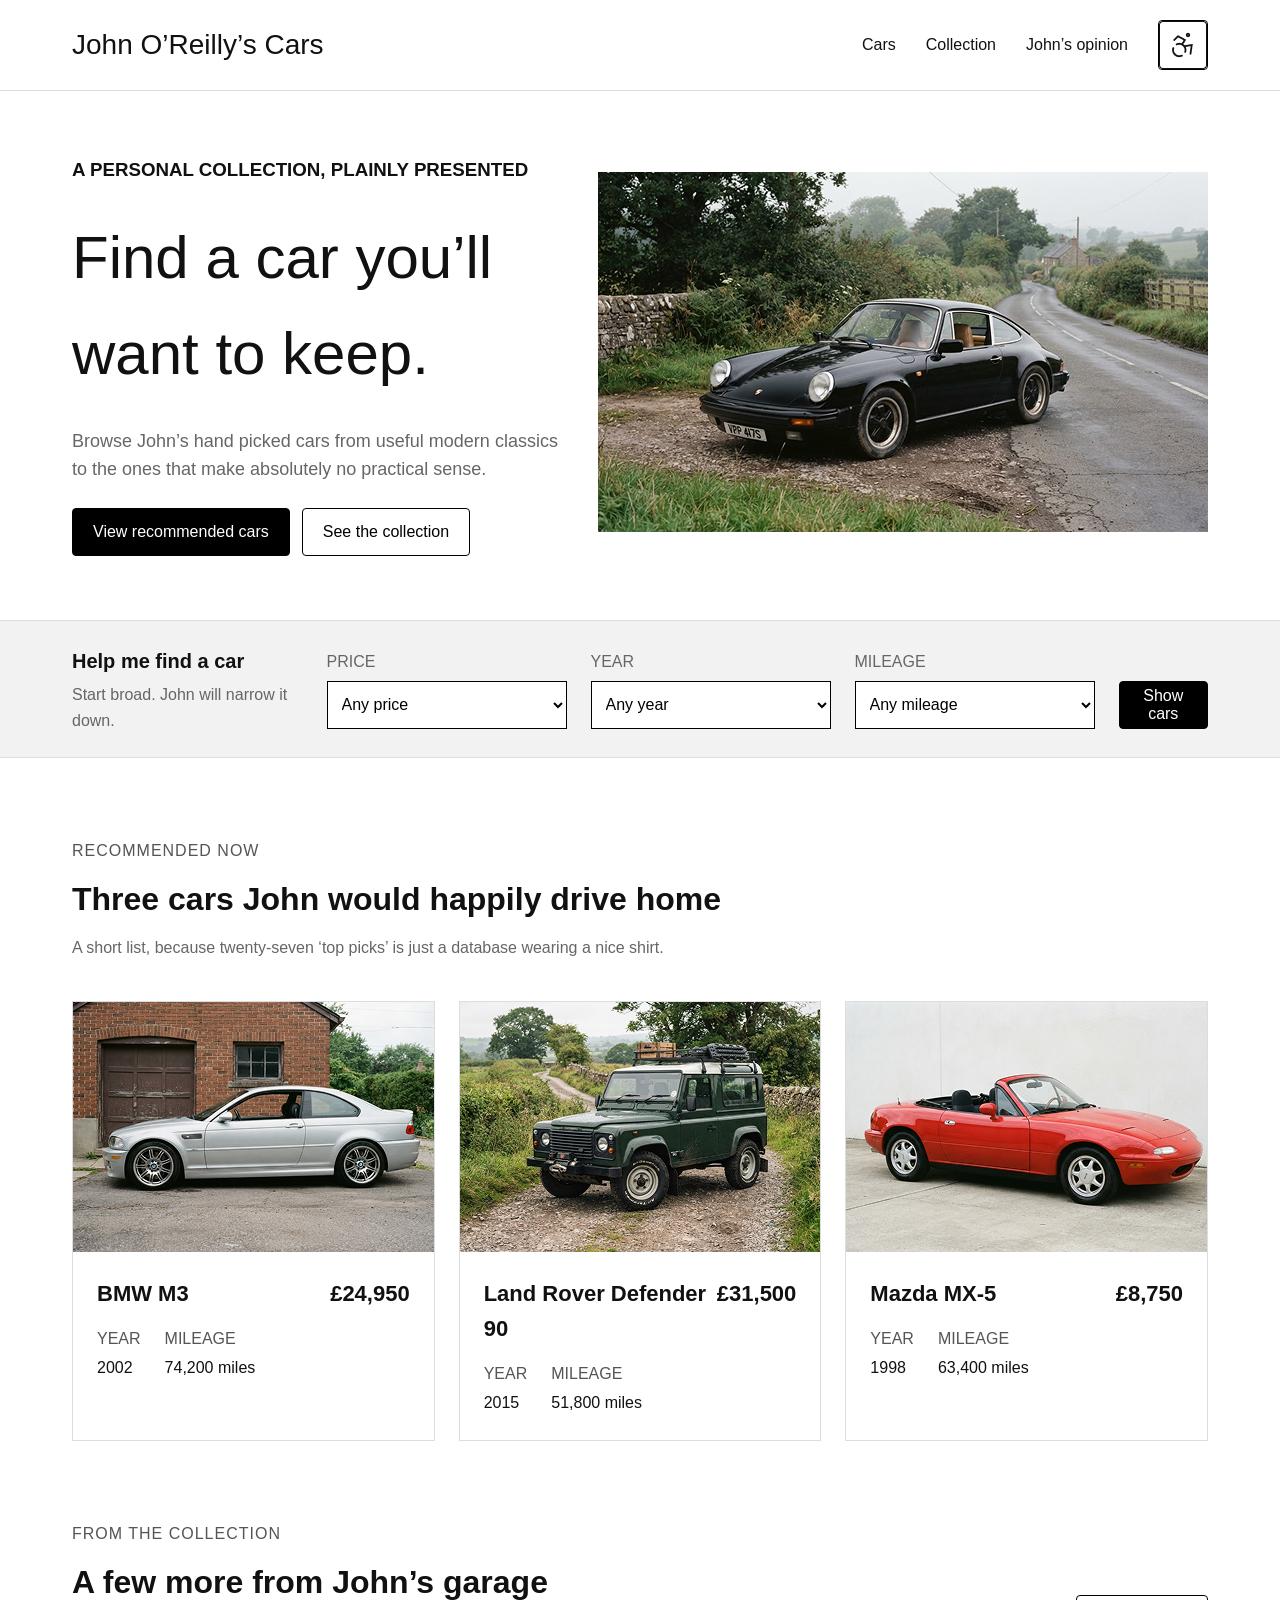
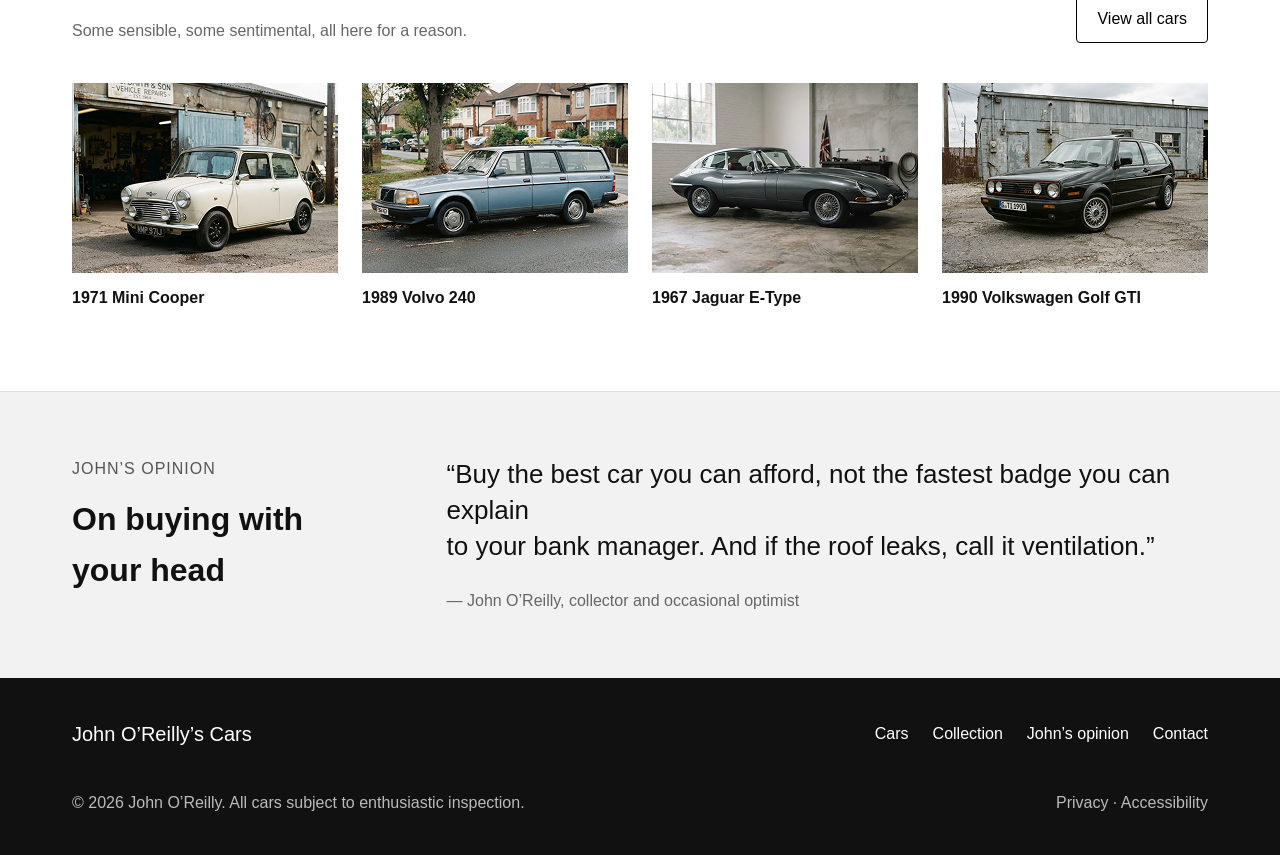
==== commit e766afcc: "Update 8 Updated the website to make it more accessible for different users.  Dyslexia: - Increased " ====
--- a/index.html
+++ b/index.html
@@ -8,19 +8,25 @@
 </head>
 <body>
 
-    <div class="header">
-        <h1>John O’Reilly’s Cars</h1>
+    <a class="skipLink" href="#main">Skip to main content</a>
+
+<!-- Header -->
+    <header class="header">
+        <div class="siteName">John O’Reilly’s Cars</div>
         <div class="topButtons">
             <a href="#recommended">Cars</a>
             <a href="#collection">Collection</a>
             <a href="#opinion">John’s opinion</a>
             <img src="disabilitiesButton.png" alt="Button for people with disabilities">
         </div>
-    </div>
-
+    </header>
+
+    <main id="main">
+
+<!-- Main banner -->
     <div class="hero">
         <div class="mainPageBanner">
-            <h4>A PERSONAL COLLECTION, PLAINLY PRESENTED</h4>
+            <h3>A PERSONAL COLLECTION, PLAINLY PRESENTED</h3>
             <h1>Find a car you’ll want to keep.</h1>
             <p>Browse John’s hand picked cars from useful modern classics<br>to the ones that make absolutely no practical sense.</p>
             <div class="bannerButtons">
@@ -29,10 +35,11 @@
             </div>
         </div>
         <div class="PorscheImage">
-            <img src="Porsche.png" alt="Porsche">
-        </div>
-    </div>
-
+            <img src="Porsche.png" alt="Porsche sports car">
+        </div>
+    </div>
+
+<!-- Search filters -->
     <div class="search">
         <div class="searchTitle">
             <h2>Help me find a car</h2>
@@ -41,8 +48,8 @@
 
         <div class="filterButtons">
             <div class="filterGroup">
-                <label>PRICE</label>
-                <select>
+                <label for="price">PRICE</label>
+                <select id="price">
                     <option>Any price</option>
                     <option>Under £10,000</option>
                     <option>£10,000 - £25,000</option>
@@ -50,8 +57,8 @@
                 </select>
             </div>
             <div class="filterGroup">
-                <label>YEAR</label>
-                <select>
+                <label for="year">YEAR</label>
+                <select id="year">
                     <option>Any year</option>
                     <option>Before 1980</option>
                     <option>1980 - 1999</option>
@@ -59,8 +66,8 @@
                 </select>
             </div>
             <div class="filterGroup">
-                <label>MILEAGE</label>
-                <select>
+                <label for="mileage">MILEAGE</label>
+                <select id="mileage">
                     <option>Any mileage</option>
                     <option>Under 30,000 miles</option>
                     <option>30,000 - 60,000 miles</option>
@@ -71,8 +78,9 @@
         </div>
     </div>
 
+<!-- Recommended cars -->
     <div class="recommendedCars" id="recommended">
-        <h4>RECOMMENDED NOW</h4>
+        <div class="eyebrow">RECOMMENDED NOW</div>
         <h2>Three cars John would happily drive home</h2>
         <p>A short list, because twenty-seven ‘top picks’ is just a database wearing a nice shirt.</p>
 
@@ -141,10 +149,11 @@
         </div>
     </div>
 
+<!-- Collection -->
     <div class="fromTheCollection" id="collection">
         <div class="collectionTop">
             <div>
-                <h4>FROM THE COLLECTION</h4>
+                <div class="eyebrow">FROM THE COLLECTION</div>
                 <h2>A few more from John’s garage</h2>
                 <p>Some sensible, some sentimental, all here for a reason.</p>
             </div>
@@ -155,30 +164,31 @@
 
             <div class="smallCard">
                 <img src="miniCooper.png" alt="1971 Mini Cooper">
-                <h4>1971 Mini Cooper</h4>
+                <h3>1971 Mini Cooper</h3>
             </div>
 
             <div class="smallCard">
                 <img src="Volvo.png" alt="1989 Volvo 240">
-                <h4>1989 Volvo 240</h4>
+                <h3>1989 Volvo 240</h3>
             </div>
 
             <div class="smallCard">
                 <img src="Jaguar.png" alt="1967 Jaguar E-Type">
-                <h4>1967 Jaguar E-Type</h4>
+                <h3>1967 Jaguar E-Type</h3>
             </div>
 
             <div class="smallCard">
                 <img src="VolkswagenGolf.png" alt="1990 Volkswagen Golf GTI">
-                <h4>1990 Volkswagen Golf GTI</h4>
-            </div>
-
-        </div>
-    </div>
-
+                <h3>1990 Volkswagen Golf GTI</h3>
+            </div>
+
+        </div>
+    </div>
+
+<!-- John's opinion -->
     <div class="Opinion" id="opinion">
         <div class="leftSide">
-            <h4>JOHN’S OPINION</h4>
+            <div class="eyebrow">JOHN’S OPINION</div>
             <h2>On buying with your head</h2>
         </div>
         <div class="rightSide">
@@ -187,7 +197,10 @@
         </div>
     </div>
 
-    <div class="footer">
+<!-- Footer -->
+    </main>
+
+    <footer class="footer">
         <div class="footerTop">
             <h3>John O’Reilly’s Cars</h3>
             <div class="footerLinks">
@@ -201,7 +214,7 @@
             <p>© 2026 John O’Reilly. All cars subject to enthusiastic inspection.</p>
             <p>Privacy · Accessibility</p>
         </div>
-    </div>
+    </footer>
 
 </body>
 </html>
--- a/style.css
+++ b/style.css
@@ -1,3 +1,4 @@
+/* General styles */
 body {
     margin: 0;
     font-family: Arial, sans-serif;
@@ -13,12 +14,13 @@
     margin: 0;
 }
 
-h4 {
+.eyebrow {
     font-size: 12px;
     color: #555;
     letter-spacing: 1px;
 }
 
+/* Buttons */
 button {
     height: 48px;
     padding: 0 20px;
@@ -38,6 +40,7 @@
     color: black;
 }
 
+/* Header */
 .header {
     display: flex;
     justify-content: space-between;
@@ -46,7 +49,7 @@
     border-bottom: 1px solid #ddd;
 }
 
-.header h1 {
+.header .siteName {
     font-size: 28px;
     font-weight: normal;
 }
@@ -65,6 +68,7 @@
     border-radius: 4px;
 }
 
+/* Main banner */
 .hero {
     display: flex;
     align-items: center;
@@ -100,6 +104,7 @@
     object-fit: cover;
 }
 
+/* Search bar */
 .search {
     display: flex;
     justify-content: space-between;
@@ -146,6 +151,7 @@
     border: 1px solid black;
 }
 
+/* Recommended cars */
 .recommendedCars {
     padding: 80px 72px 40px 72px;
 }
@@ -207,6 +213,7 @@
     color: #111;
 }
 
+/* Collection */
 .fromTheCollection {
     padding: 40px 72px 80px 72px;
 }
@@ -237,13 +244,14 @@
     display: block;
 }
 
-.smallCard h4 {
+.smallCard h3 {
     font-size: 14px;
     color: #111;
     letter-spacing: 0;
     margin-top: 12px;
 }
 
+/* Opinion */
 .Opinion {
     display: flex;
     background-color: #f2f2f2;
@@ -272,6 +280,7 @@
     color: #666;
 }
 
+/* Footer */
 .footer {
     background-color: #111;
     color: white;
@@ -305,4 +314,63 @@
     margin-top: 40px;
     font-size: 12px;
     color: #bbb;
+}
+
+/* Accessibility */
+
+/* Bigger text, left aligned */
+body {
+    font-size: 16px;
+    line-height: 1.6;
+    text-align: left;
+}
+
+.eyebrow,
+button,
+.topButtons,
+.footerLinks,
+.footerBottom,
+.smallCard h3,
+.filterGroup label,
+.filterGroup select,
+.searchTitle p,
+.cardDetails small,
+.cardDetails p,
+.author {
+    font-size: 16px;
+}
+
+/* Darker grey for contrast */
+.cardDetails small {
+    color: #555;
+}
+
+/* Underline links on hover */
+a:hover,
+a:focus {
+    text-decoration: underline;
+}
+
+/* Focus outline */
+a:focus-visible,
+button:focus-visible,
+select:focus-visible {
+    outline: 3px solid #0057d9;
+    outline-offset: 2px;
+}
+
+/* Skip link */
+.skipLink {
+    position: absolute;
+    left: -9999px;
+    top: 8px;
+    background-color: white;
+    color: black;
+    padding: 12px 16px;
+    border: 2px solid black;
+    z-index: 10;
+}
+
+.skipLink:focus {
+    left: 8px;
 }
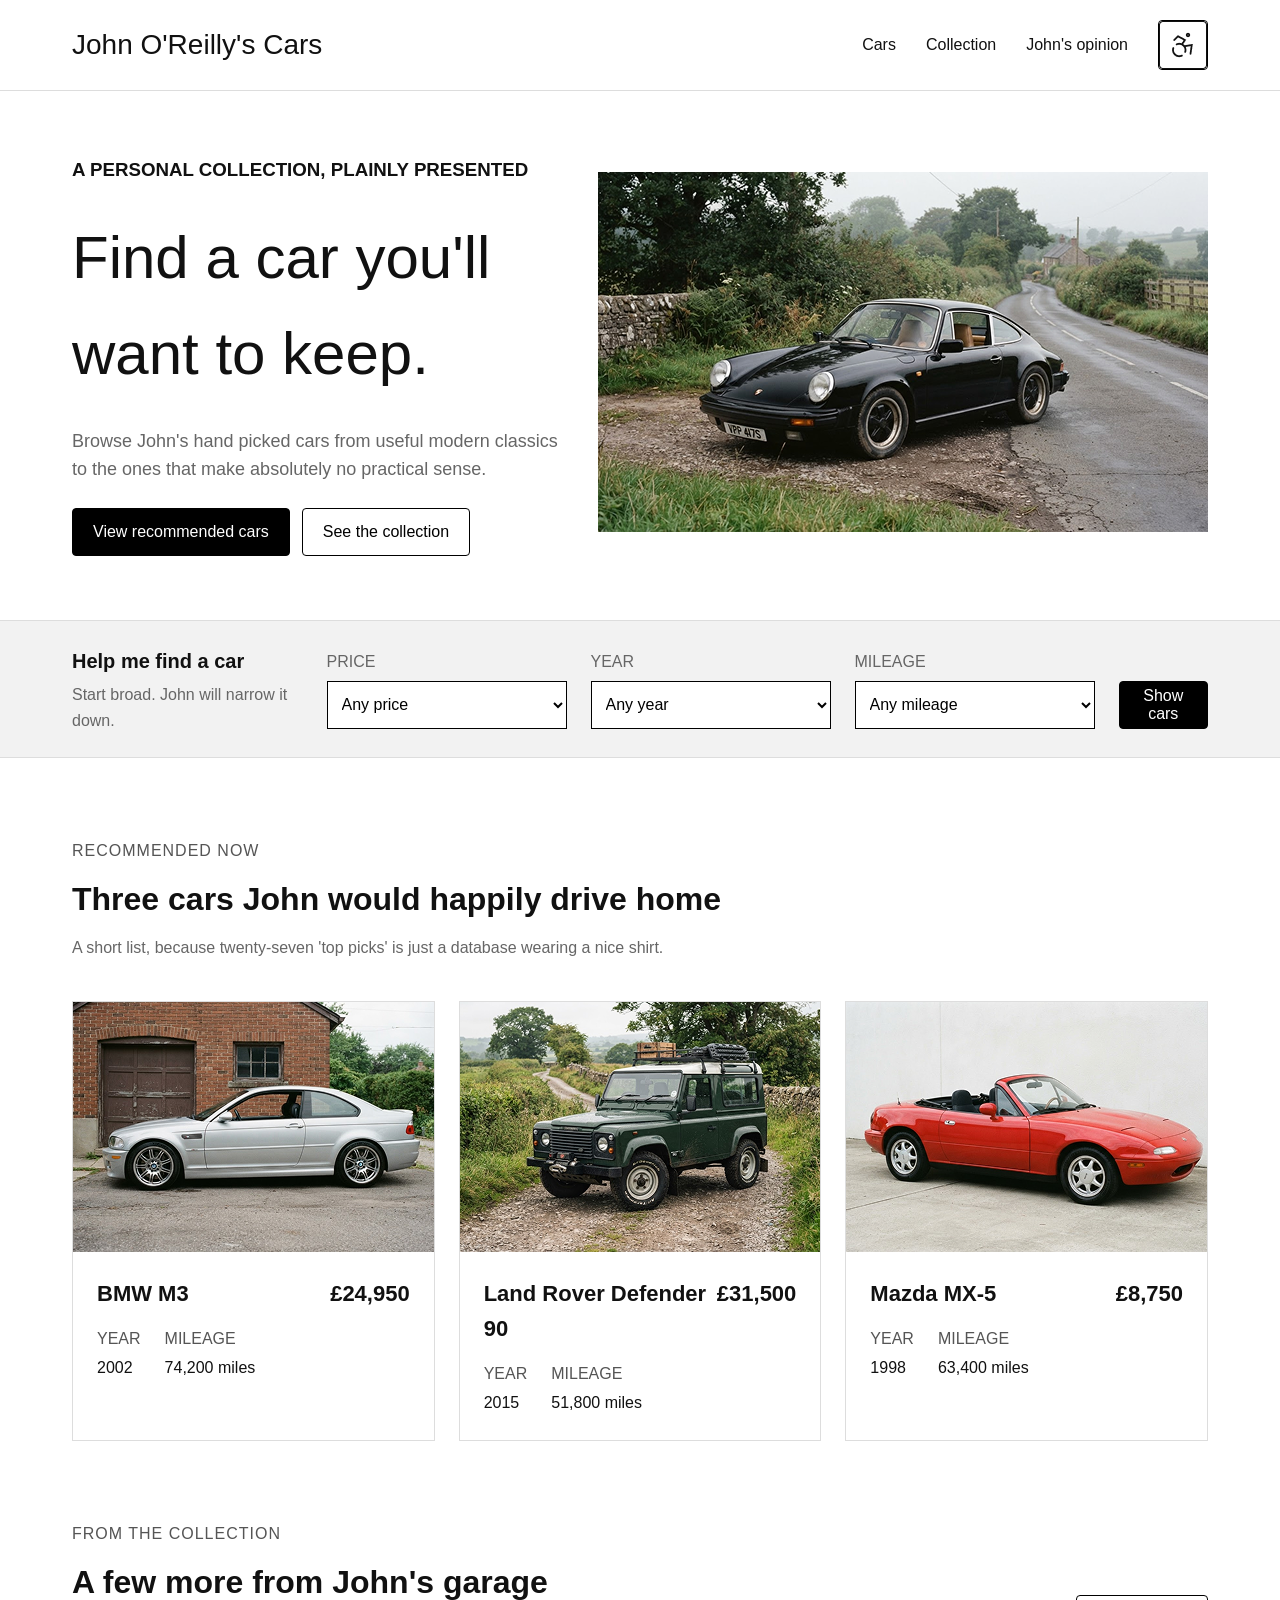
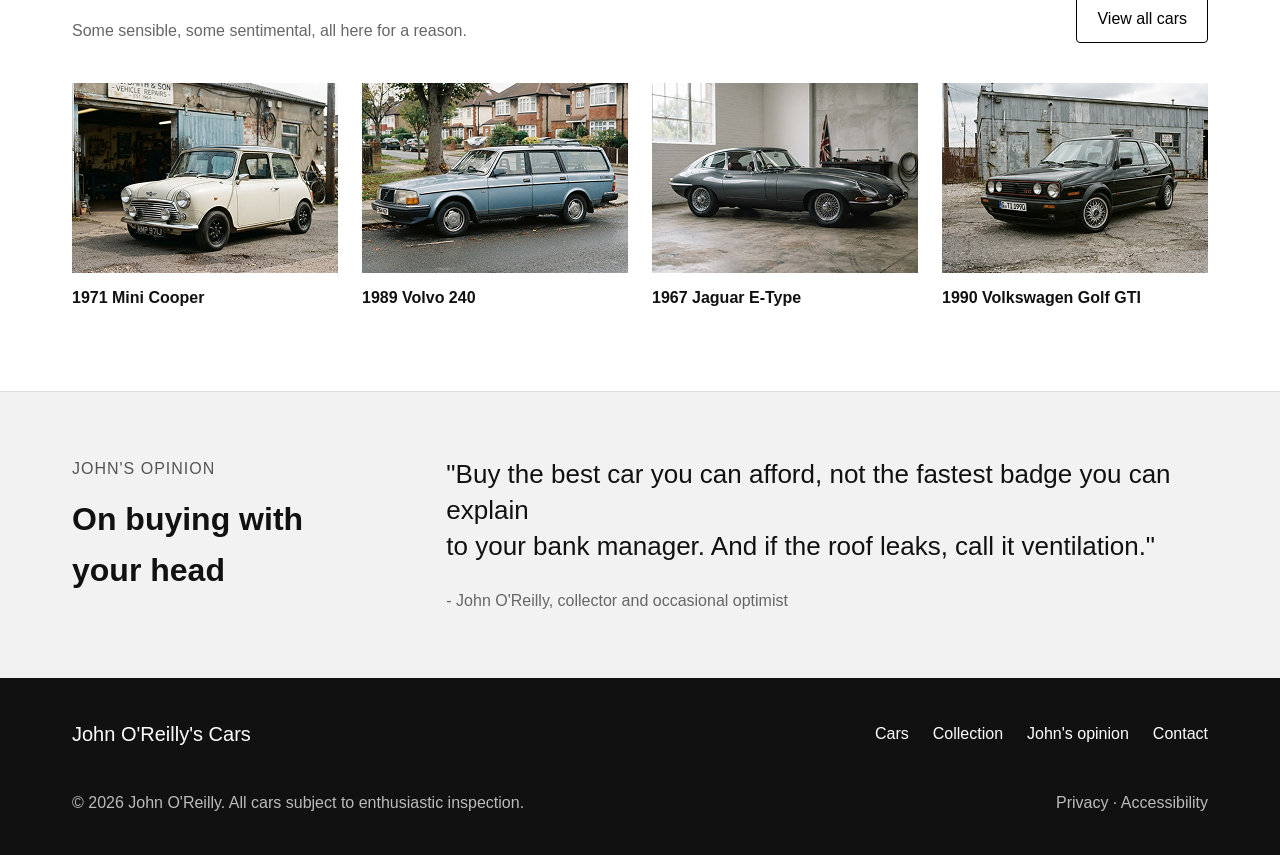
==== commit b344e9e3: "Update 9" ====
--- a/index.html
+++ b/index.html
@@ -3,32 +3,34 @@
 <head>
     <meta charset="UTF-8">
     <meta name="viewport" content="width=device-width, initial-scale=1.0">
-    <title>John O’Reilly’s Cars</title>
+    <title>John O'Reilly's Cars</title>
     <link rel="stylesheet" href="style.css">
 </head>
 <body>
 
     <a class="skipLink" href="#main">Skip to main content</a>
 
-<!-- Header -->
+<!--Header-->
+
     <header class="header">
-        <div class="siteName">John O’Reilly’s Cars</div>
+        <div class="siteName">John O'Reilly's Cars</div>
         <div class="topButtons">
             <a href="#recommended">Cars</a>
             <a href="#collection">Collection</a>
-            <a href="#opinion">John’s opinion</a>
+            <a href="#opinion">John's opinion</a>
             <img src="disabilitiesButton.png" alt="Button for people with disabilities">
         </div>
     </header>
 
     <main id="main">
 
-<!-- Main banner -->
+<!--Main banner-->
+
     <div class="hero">
         <div class="mainPageBanner">
             <h3>A PERSONAL COLLECTION, PLAINLY PRESENTED</h3>
-            <h1>Find a car you’ll want to keep.</h1>
-            <p>Browse John’s hand picked cars from useful modern classics<br>to the ones that make absolutely no practical sense.</p>
+            <h1>Find a car you'll want to keep.</h1>
+            <p>Browse John's hand picked cars from useful modern classics<br>to the ones that make absolutely no practical sense.</p>
             <div class="bannerButtons">
                 <button class="blackBtn">View recommended cars</button>
                 <button class="whiteBtn">See the collection</button>
@@ -39,7 +41,8 @@
         </div>
     </div>
 
-<!-- Search filters -->
+<!--Search filters-->
+
     <div class="search">
         <div class="searchTitle">
             <h2>Help me find a car</h2>
@@ -78,11 +81,12 @@
         </div>
     </div>
 
-<!-- Recommended cars -->
+<!--Recommended cars-->
+
     <div class="recommendedCars" id="recommended">
         <div class="eyebrow">RECOMMENDED NOW</div>
         <h2>Three cars John would happily drive home</h2>
-        <p>A short list, because twenty-seven ‘top picks’ is just a database wearing a nice shirt.</p>
+        <p>A short list, because twenty-seven 'top picks' is just a database wearing a nice shirt.</p>
 
         <div class="carsBanners">
 
@@ -149,12 +153,13 @@
         </div>
     </div>
 
-<!-- Collection -->
+<!--Collection-->
+
     <div class="fromTheCollection" id="collection">
         <div class="collectionTop">
             <div>
                 <div class="eyebrow">FROM THE COLLECTION</div>
-                <h2>A few more from John’s garage</h2>
+                <h2>A few more from John's garage</h2>
                 <p>Some sensible, some sentimental, all here for a reason.</p>
             </div>
             <button class="whiteBtn">View all cars</button>
@@ -185,33 +190,35 @@
         </div>
     </div>
 
-<!-- John's opinion -->
+<!--John's opinion-->
+
     <div class="Opinion" id="opinion">
         <div class="leftSide">
-            <div class="eyebrow">JOHN’S OPINION</div>
+            <div class="eyebrow">JOHN'S OPINION</div>
             <h2>On buying with your head</h2>
         </div>
         <div class="rightSide">
-            <p class="quote">“Buy the best car you can afford, not the fastest badge you can explain<br>to your bank manager. And if the roof leaks, call it ventilation.”</p>
-            <p class="author">— John O’Reilly, collector and occasional optimist</p>
-        </div>
-    </div>
-
-<!-- Footer -->
+            <p class="quote">"Buy the best car you can afford, not the fastest badge you can explain<br>to your bank manager. And if the roof leaks, call it ventilation."</p>
+            <p class="author">- John O'Reilly, collector and occasional optimist</p>
+        </div>
+    </div>
+
+<!--Footer-->
+
     </main>
 
     <footer class="footer">
         <div class="footerTop">
-            <h3>John O’Reilly’s Cars</h3>
+            <h3>John O'Reilly's Cars</h3>
             <div class="footerLinks">
                 <a href="#recommended">Cars</a>
                 <a href="#collection">Collection</a>
-                <a href="#opinion">John’s opinion</a>
+                <a href="#opinion">John's opinion</a>
                 <a href="#">Contact</a>
             </div>
         </div>
         <div class="footerBottom">
-            <p>© 2026 John O’Reilly. All cars subject to enthusiastic inspection.</p>
+            <p>© 2026 John O'Reilly. All cars subject to enthusiastic inspection.</p>
             <p>Privacy · Accessibility</p>
         </div>
     </footer>
--- a/style.css
+++ b/style.css
@@ -1,4 +1,5 @@
-/* General styles */
+/*General styles*/
+
 body {
     margin: 0;
     font-family: Arial, sans-serif;
@@ -20,7 +21,8 @@
     letter-spacing: 1px;
 }
 
-/* Buttons */
+/*Buttons*/
+
 button {
     height: 48px;
     padding: 0 20px;
@@ -33,14 +35,27 @@
 .blackBtn {
     background-color: black;
     color: white;
+    transition: background-color 0.3s, color 0.3s;
+}
+
+.blackBtn:hover {
+    background-color: white;
+    color: black;
 }
 
 .whiteBtn {
     background-color: white;
     color: black;
-}
-
-/* Header */
+    transition: background-color 0.3s, color 0.3s;
+}
+
+.whiteBtn:hover {
+    background-color: black;
+    color: white;
+}
+
+/*Header*/
+
 .header {
     display: flex;
     justify-content: space-between;
@@ -68,7 +83,8 @@
     border-radius: 4px;
 }
 
-/* Main banner */
+/*Main banner*/
+
 .hero {
     display: flex;
     align-items: center;
@@ -104,7 +120,8 @@
     object-fit: cover;
 }
 
-/* Search bar */
+/*Search bar*/
+
 .search {
     display: flex;
     justify-content: space-between;
@@ -151,7 +168,8 @@
     border: 1px solid black;
 }
 
-/* Recommended cars */
+/*Recommended cars*/
+
 .recommendedCars {
     padding: 80px 72px 40px 72px;
 }
@@ -213,7 +231,8 @@
     color: #111;
 }
 
-/* Collection */
+/*Collection*/
+
 .fromTheCollection {
     padding: 40px 72px 80px 72px;
 }
@@ -251,7 +270,8 @@
     margin-top: 12px;
 }
 
-/* Opinion */
+/*Opinion*/
+
 .Opinion {
     display: flex;
     background-color: #f2f2f2;
@@ -280,7 +300,8 @@
     color: #666;
 }
 
-/* Footer */
+/*Footer*/
+
 .footer {
     background-color: #111;
     color: white;
@@ -316,9 +337,10 @@
     color: #bbb;
 }
 
-/* Accessibility */
-
-/* Bigger text, left aligned */
+/*Accessibility*/
+
+/*Bigger text*/
+
 body {
     font-size: 16px;
     line-height: 1.6;
@@ -340,26 +362,27 @@
     font-size: 16px;
 }
 
-/* Darker grey for contrast */
+/*Darker grey for contrast*/
+
 .cardDetails small {
     color: #555;
 }
 
-/* Underline links on hover */
-a:hover,
-a:focus {
+/*Underline links on hover*/
+
+a:hover, a:focus {
     text-decoration: underline;
 }
 
-/* Focus outline */
-a:focus-visible,
-button:focus-visible,
-select:focus-visible {
+/*Focus outline*/
+
+a:focus-visible, button:focus-visible, select:focus-visible {
     outline: 3px solid #0057d9;
     outline-offset: 2px;
 }
 
-/* Skip link */
+/*Skip link*/
+
 .skipLink {
     position: absolute;
     left: -9999px;
@@ -373,4 +396,167 @@
 
 .skipLink:focus {
     left: 8px;
+}
+
+/*Responsive design*/
+
+@media (max-width: 1024px) {
+
+    .header, .hero, .search, .recommendedCars, .fromTheCollection, .Opinion, .footer {
+        padding-left: 40px;
+        padding-right: 40px;
+    }
+
+  
+    .hero {
+        flex-direction: column;
+        align-items: flex-start;
+        gap: 40px;
+    }
+
+    .mainPageBanner {
+        width: 100%;
+    }
+
+    .mainPageBanner h1 {
+        font-size: 48px;
+    }
+
+    .PorscheImage {
+        width: 100%;
+    }
+
+    .PorscheImage img {
+        width: 100%;
+        height: auto;
+    }
+
+    .search {
+        flex-direction: column;
+        align-items: flex-start;
+        gap: 20px;
+    }
+
+    .filterButtons {
+        flex-wrap: wrap;
+    }
+
+    .filterGroup select {
+        width: 200px;
+    }
+
+    .carsBanners {
+        flex-wrap: wrap;
+    }
+
+    .carCard, .smallCard {
+        flex: 1 1 calc(50% - 12px);
+    }
+
+    /* Opinion */
+    .leftSide {
+        width: 300px;
+    }
+}
+
+/*MOBILE*/
+@media (max-width: 599px) {
+
+    .header, .hero, .search, .recommendedCars, .fromTheCollection, .Opinion, .footer {
+        padding-left: 20px;
+        padding-right: 20px;
+    }
+
+    .header {
+        flex-direction: column;
+        gap: 16px;
+    }
+
+    .header .siteName {
+        font-size: 24px;
+    }
+
+    .topButtons {
+        flex-wrap: wrap;
+        justify-content: center;
+        gap: 16px;
+    }
+
+    .hero {
+        padding-top: 32px;
+        padding-bottom: 32px;
+    }
+
+    .mainPageBanner h1 {
+        font-size: 36px;
+    }
+
+    .bannerButtons {
+        flex-direction: column;
+    }
+
+    .filterButtons {
+        flex-direction: column;
+        align-items: stretch;
+        width: 100%;
+    }
+
+    .filterGroup select {
+        width: 100%;
+    }
+
+    .carsBanners {
+        flex-direction: column;
+    }
+
+    .carCard, .smallCard {
+        flex: none;
+        width: 100%;
+    }
+
+    .recommendedCars, .fromTheCollection {
+        padding-top: 40px;
+        padding-bottom: 40px;
+    }
+
+    .recommendedCars h2, .fromTheCollection h2, .leftSide h2 {
+        font-size: 26px;
+    }
+
+    .collectionTop {
+        flex-direction: column;
+        align-items: flex-start;
+        gap: 20px;
+    }
+
+    /*Opinion*/
+
+    .Opinion {
+        flex-direction: column;
+        gap: 24px;
+    }
+
+    .leftSide {
+        width: 100%;
+    }
+
+    .leftSide h2 {
+        width: auto;
+    }
+
+    .quote {
+        font-size: 20px;
+        line-height: 30px;
+    }
+
+    /*Footer*/
+    .footerTop, .footerBottom {
+        flex-direction: column;
+        align-items: flex-start;
+        gap: 16px;
+    }
+
+    .footerLinks {
+        flex-wrap: wrap;
+    }
 }
